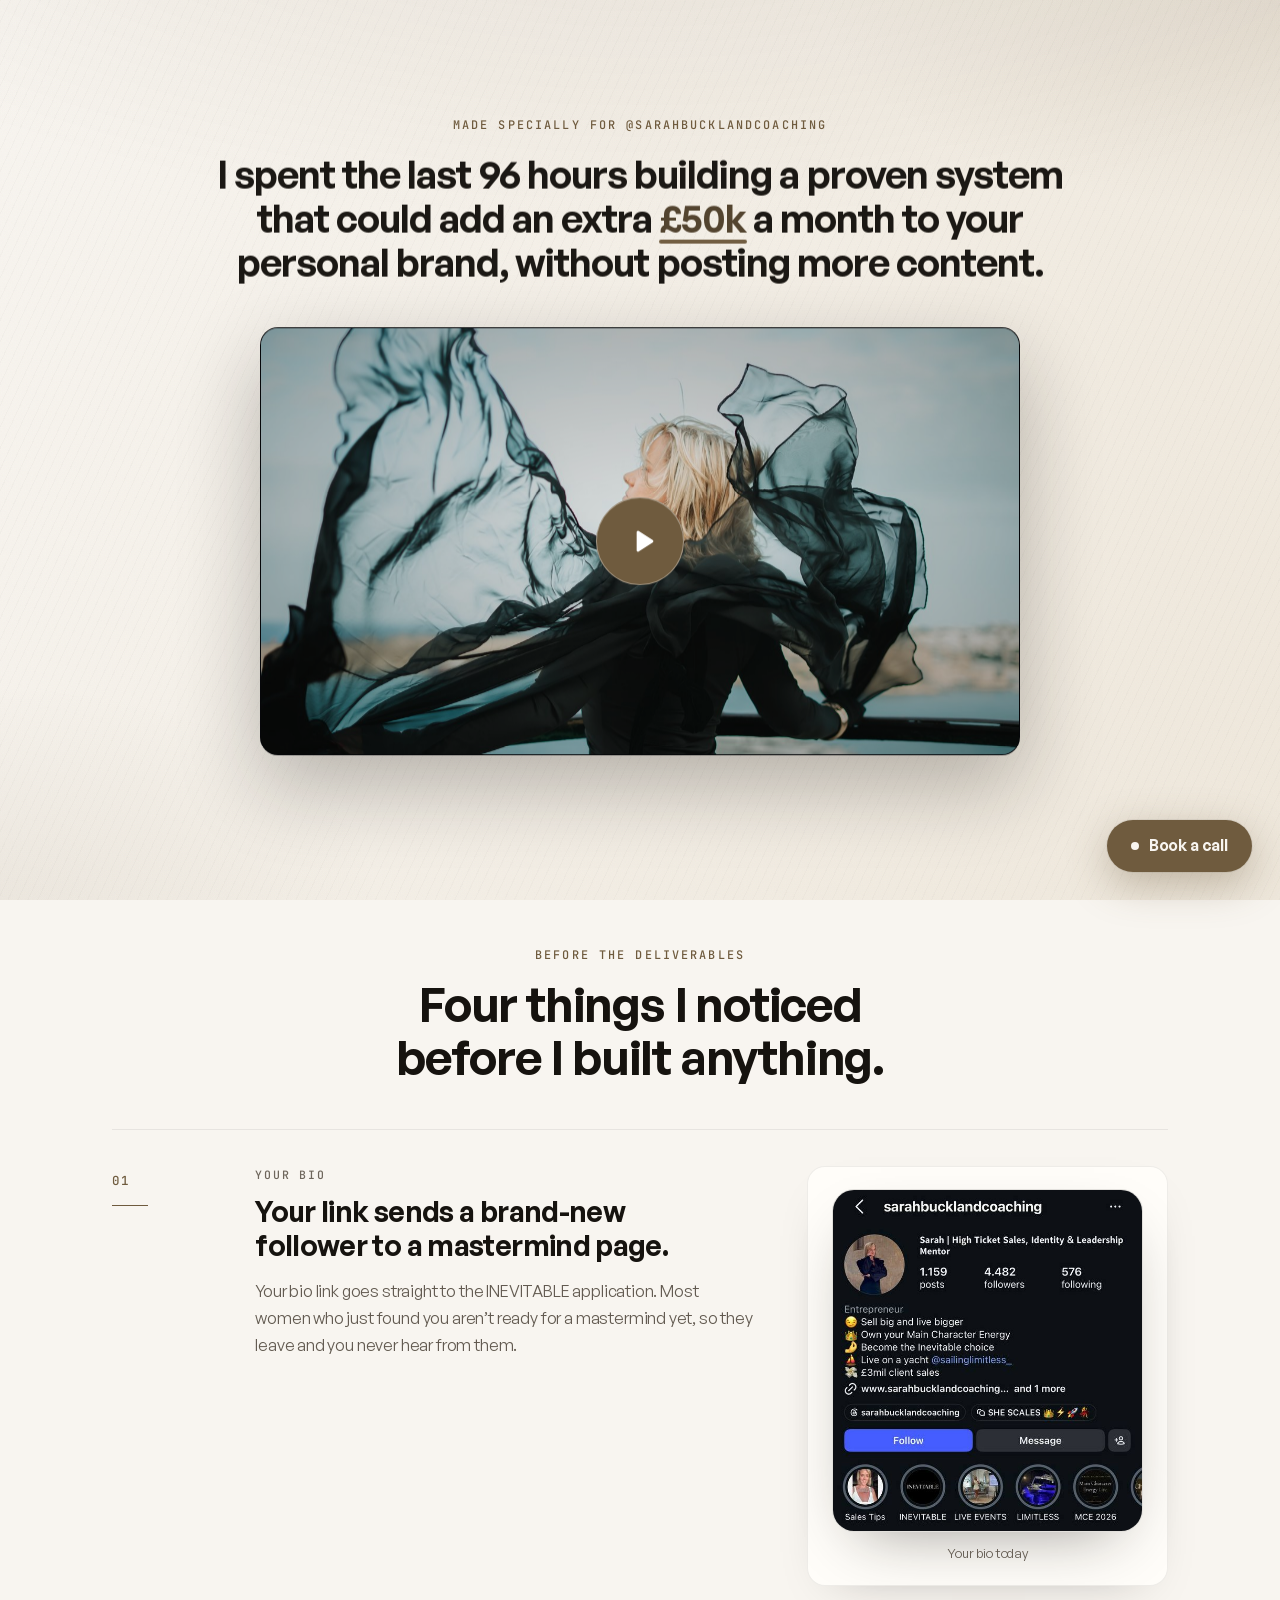
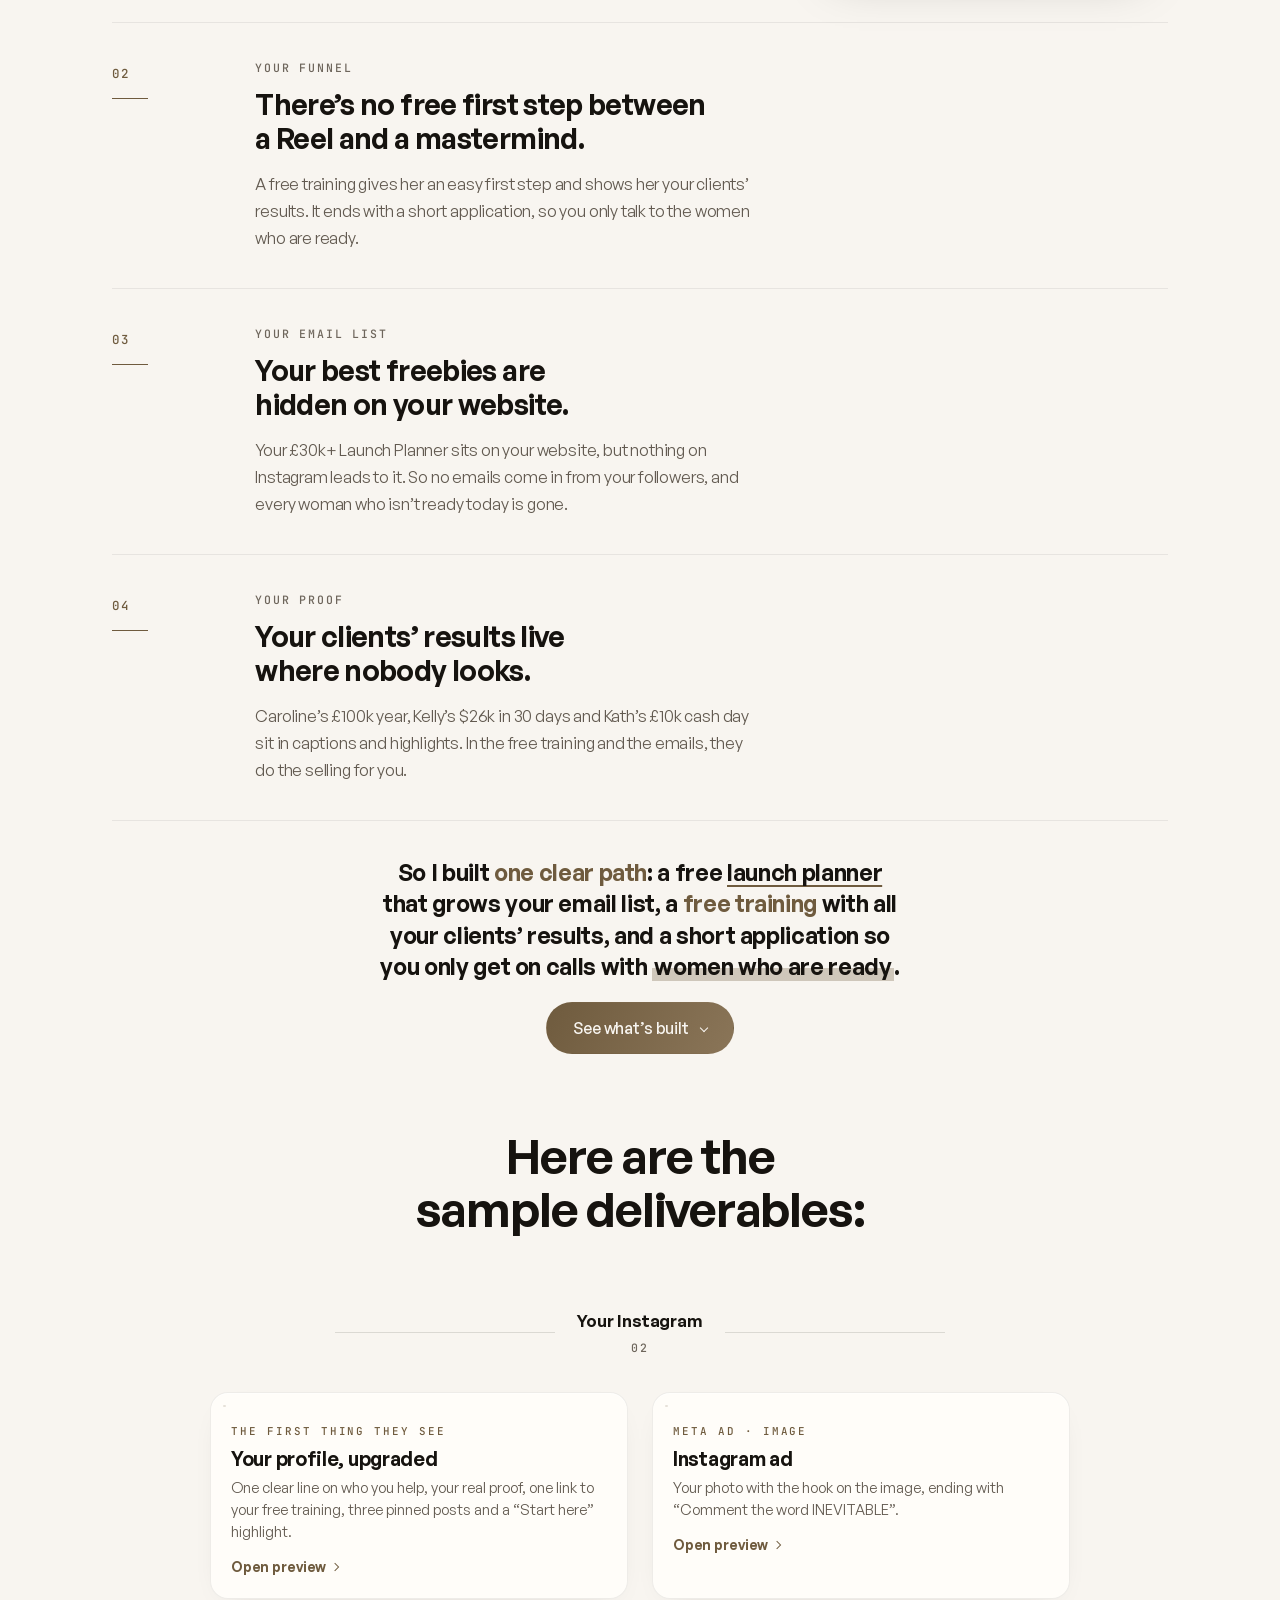
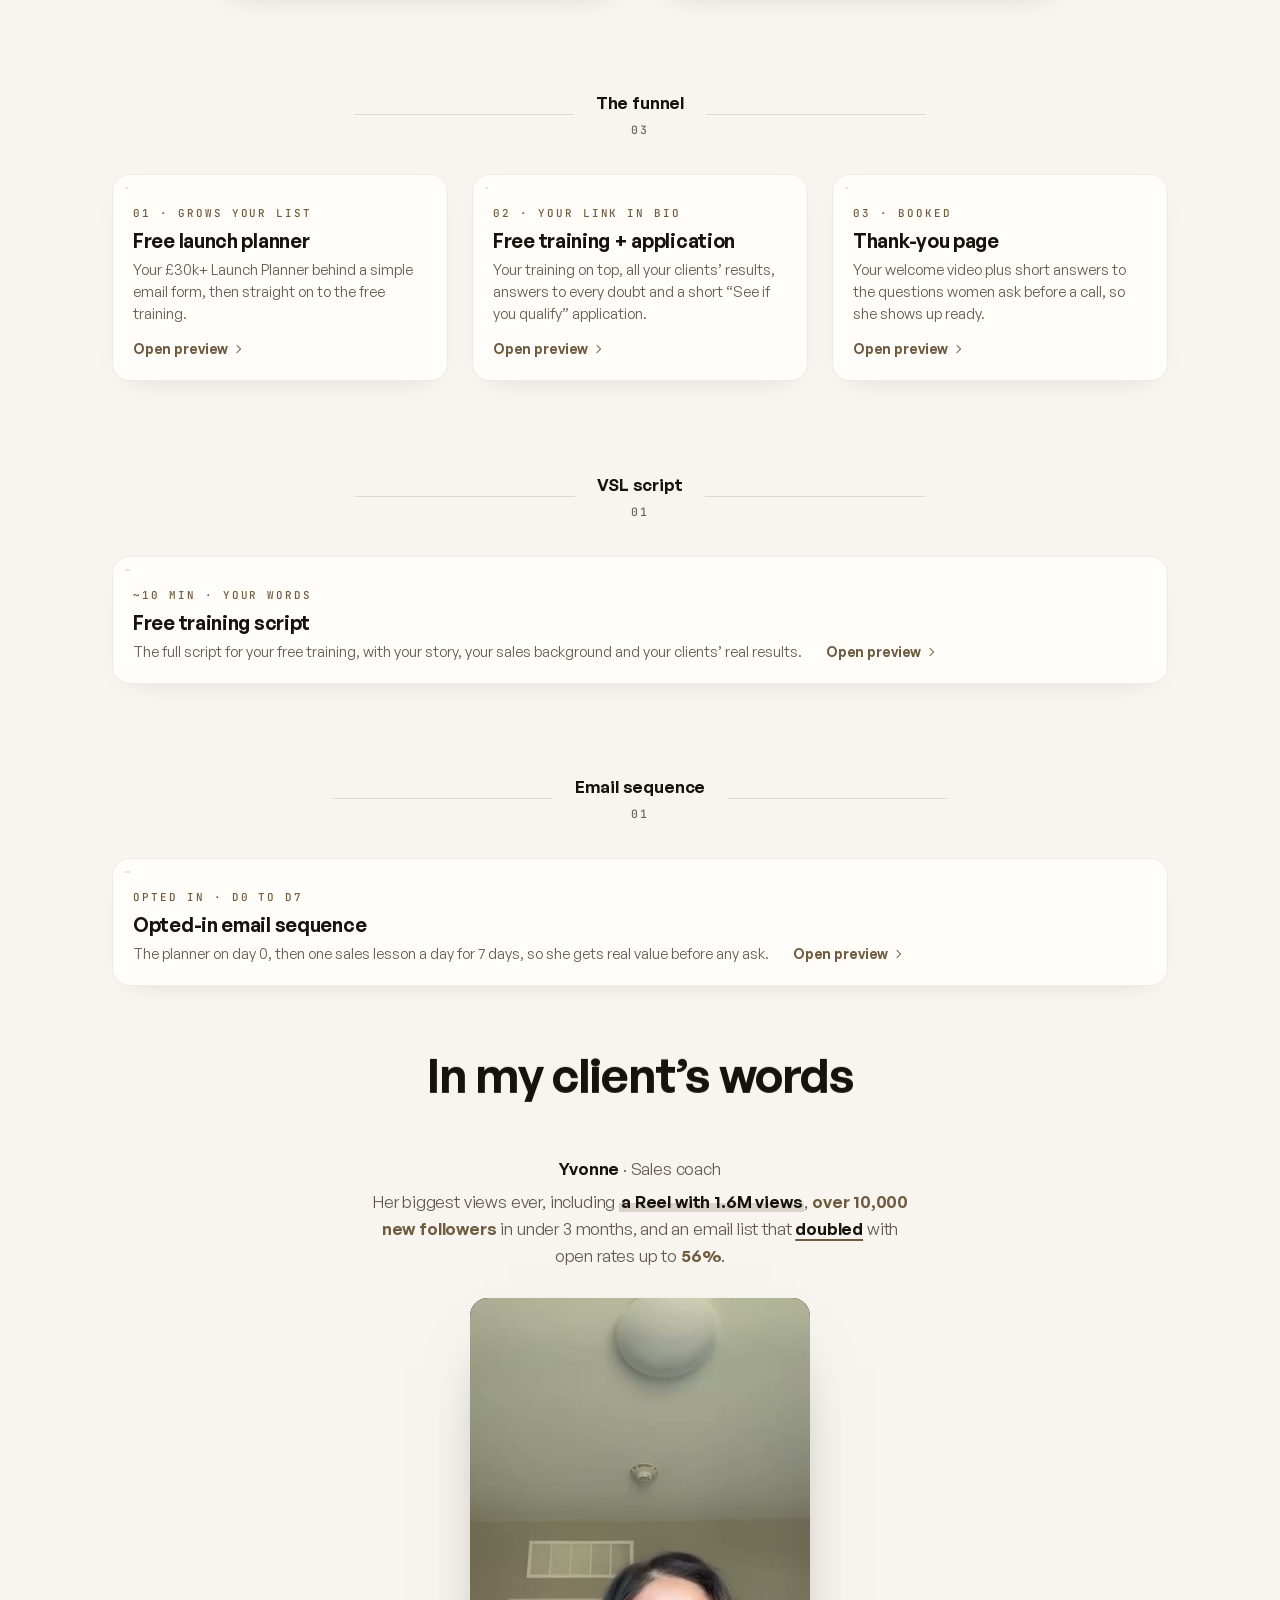
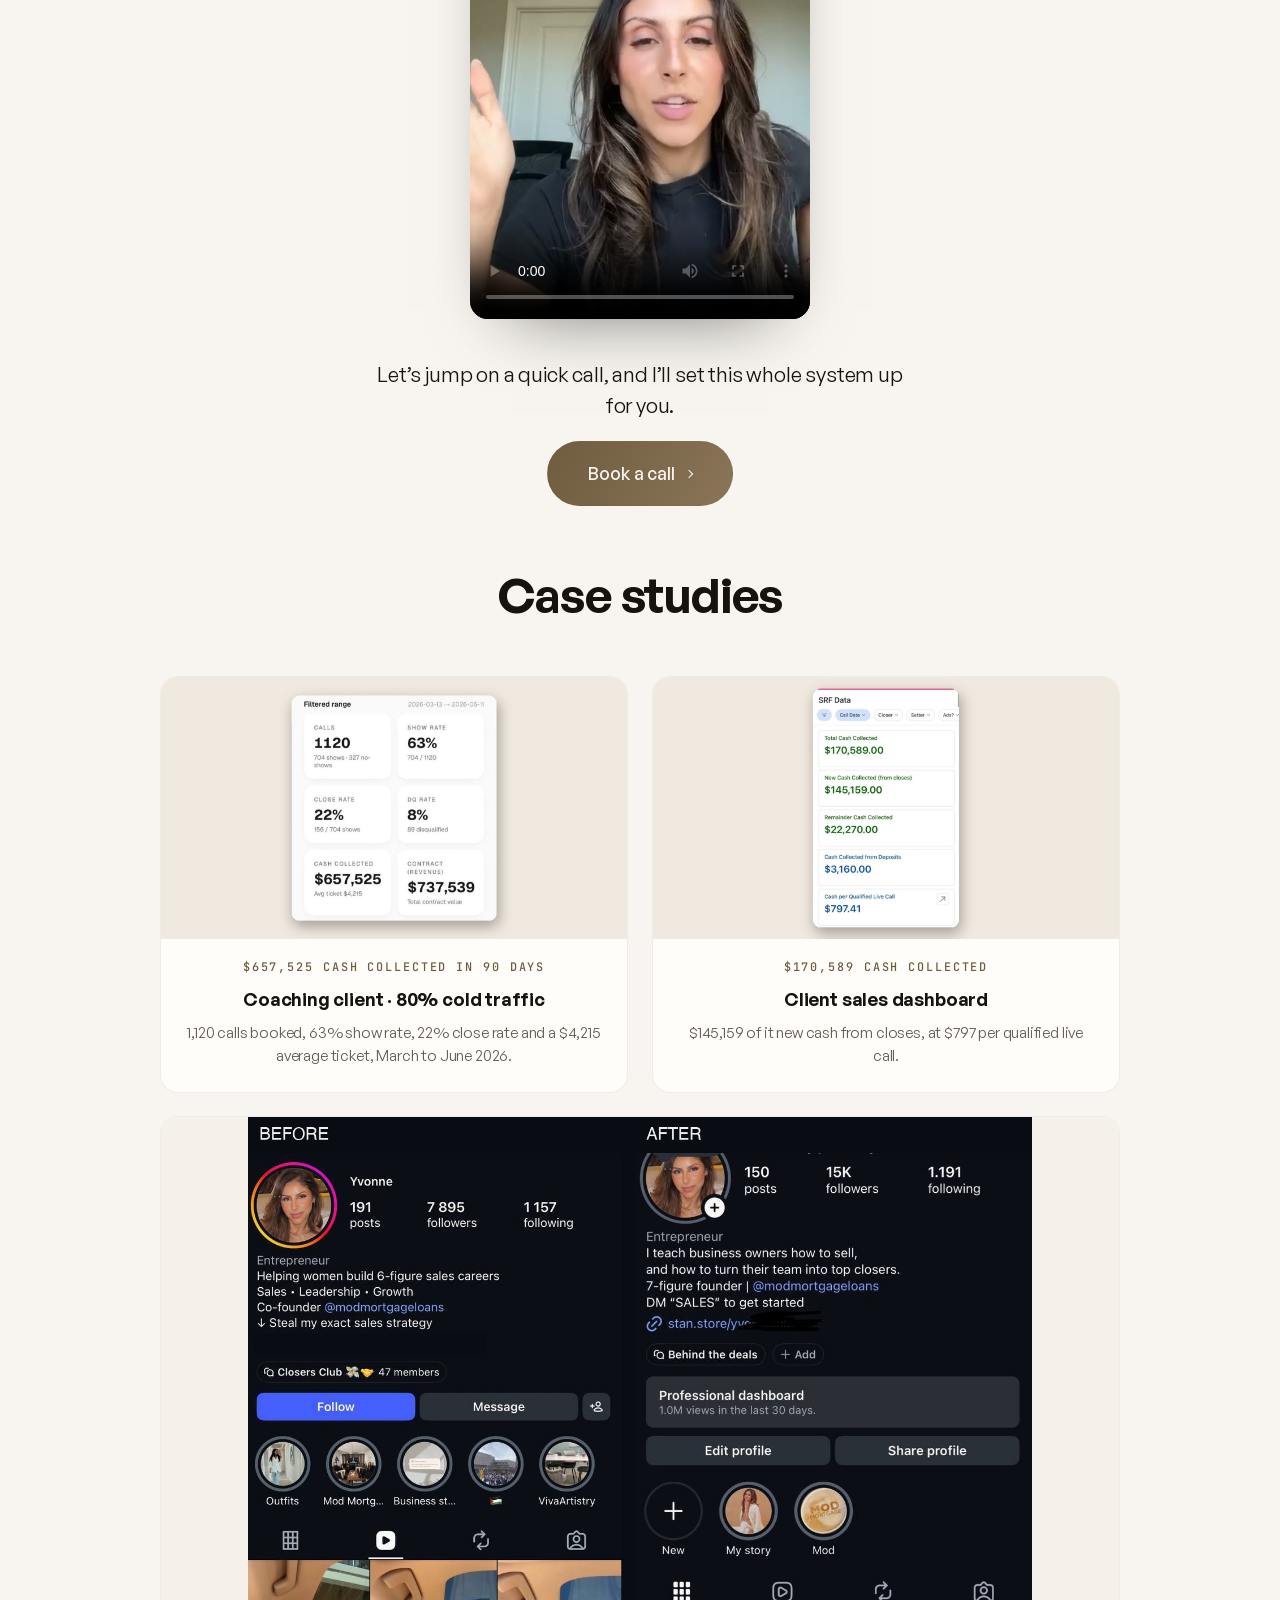
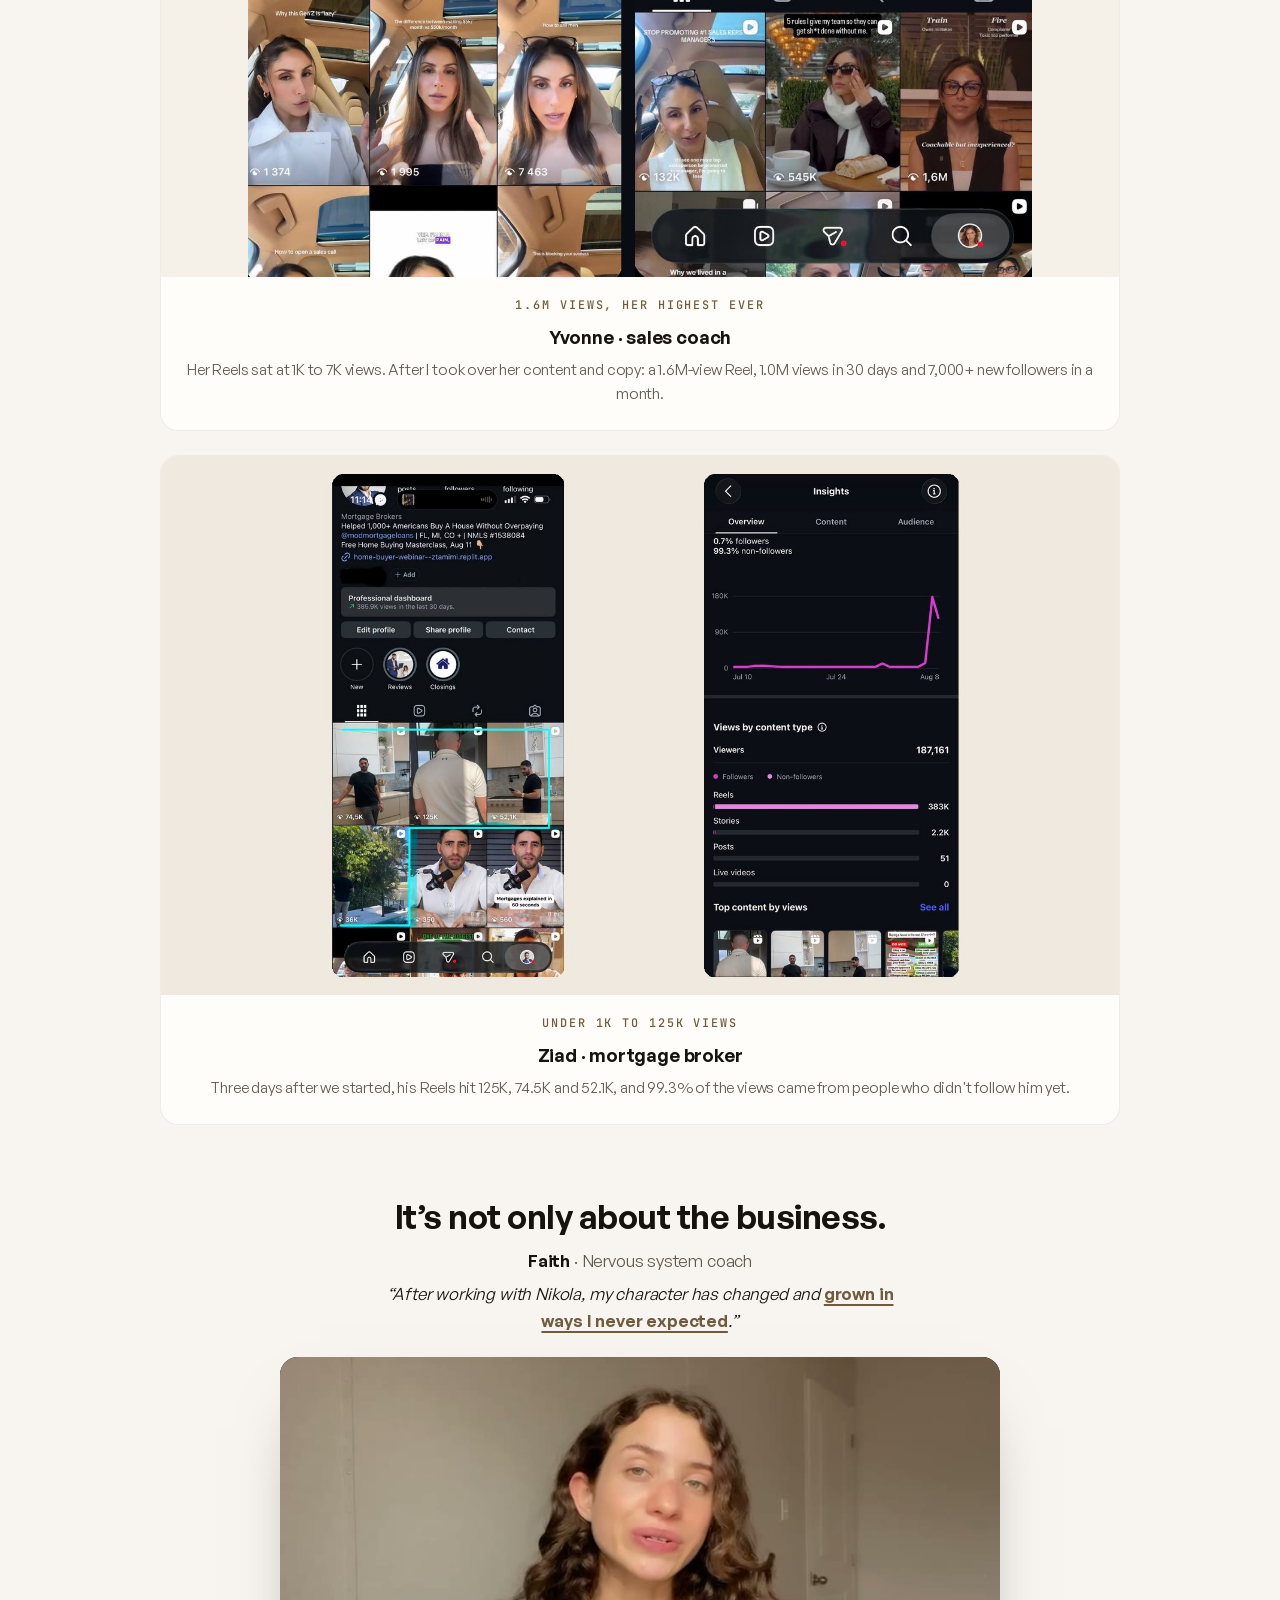
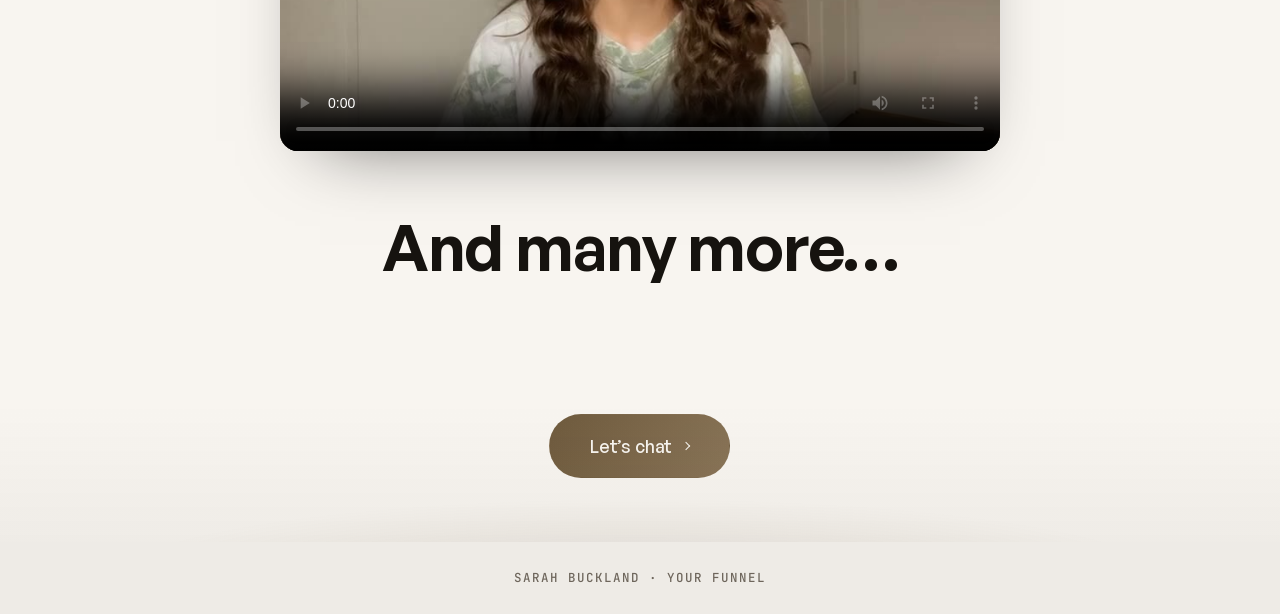
==== index.html @ e1456f19 "Pitch site for Sarah Buckland Co-Authored-By: Claude Opus 5.5 <noreply@anthropic.com>" ====
<!doctype html>
<html lang="en">
<head>
  <meta charset="utf-8" />
  <meta name="viewport" content="width=device-width, initial-scale=1" />
  <title>Sarah Buckland · Your funnel</title>
  <meta name="description" content="Sarah, adding an extra £50k a month to your personal brand" />
  <meta name="robots" content="noindex" />
  <meta property="og:title" content="Sarah, adding an extra £50k a month to your personal brand" />
  <meta property="og:description" content="Sarah, adding an extra £50k a month to your personal brand" />
  <meta property="og:image" content="https://nikola424.github.io/for-sarahbuckland/og.png" />
  <meta property="og:image:width" content="1200" />
  <meta property="og:image:height" content="630" />
  <meta property="og:url" content="https://nikola424.github.io/for-sarahbuckland/" />
  <meta property="og:type" content="website" />
  <meta name="twitter:card" content="summary_large_image" />
  <meta name="twitter:title" content="Sarah, adding an extra £50k a month to your personal brand" />
  <meta name="twitter:image" content="https://nikola424.github.io/for-sarahbuckland/og.png" />
  <!-- Generated per build from the PROSPECT'S logo: node scripts/make_favicon.js {folder} -->
  <link rel="icon" href="assets/img/favicon.png" type="image/png" />
  <link rel="apple-touch-icon" href="assets/img/apple-touch-icon.png" />
  <script>document.documentElement.className += " js";</script>
  <link rel="preconnect" href="https://calendly.com" crossorigin />
  <link rel="preconnect" href="https://assets.calendly.com" crossorigin />
  <link rel="stylesheet" href="assets/vendor/lenis.css" />
  <link rel="stylesheet" href="styles.css?v=2" />
  <script>
    /* ================= SENDER OPTIONS (edit these, nothing else) =================
       heroEmbed   : Loom share URL, Wistia media id/URL, or any iframe src. Empty = native player (assets/video/hero.mp4).
       calendly    : your Calendly event URL. Embedded inline in the "Book a call" section.
       mode        : "funnel" (default, prospect already sells high ticket)
                     | "unaware" (no high-ticket offer yet: shows the designed offer card, swaps the headline, and adds the on-page bridge that walks the creator from "what problem?" to "show me the funnel").
       brand       : optional agency branding. logo (path/URL) and/or name for the top-left lockup; url; footer line.
       caseStudies : optional. [{ youtube: "VIDEO_ID" | image: "path", result: "$48k in 30 days", title: "...", text: "..." }]
    ============================================================================== */
    window.PITCH_CONFIG = {
      heroEmbed: "" /* {{LOOM}} paste the Loom share URL here */,
      calendly: "https://calendly.com/nikola-monetisebetter/discovery",
      mode: (new URLSearchParams(location.search).get("mode") || "funnel"),
      brand: { logo: "", name: "", url: "", footer: "" },
      caseStudies: [
        { image: "assets/img/cases/funnel-90d.jpg", result: "$657,525 cash collected in 90 days", title: "Coaching client · 80% cold traffic", text: "1,120 calls booked, 63% show rate, 22% close rate and a $4,215 average ticket, March to June 2026." },
        { image: "assets/img/cases/cash-dashboard.jpg", result: "$170,589 cash collected", title: "Client sales dashboard", text: "$145,159 of it new cash from closes, at $797 per qualified live call." },
        { wide: true, image: "assets/img/cases/yvonne.jpg", result: "1.6M views, her highest ever", title: "Yvonne · sales coach", text: "Her Reels sat at 1K to 7K views. After I took over her content and copy: a 1.6M-view Reel, 1.0M views in 30 days and 7,000+ new followers in a month." },
        { wide: true, image: "assets/img/cases/ziad.jpg", result: "Under 1K to 125K views", title: "Ziad · mortgage broker", text: "Three days after we started, his Reels hit 125K, 74.5K and 52.1K, and 99.3% of the views came from people who didn't follow him yet." }
      ]
    };
  </script>
<script data-topfix>try{if("scrollRestoration" in history)history.scrollRestoration="manual"}catch(e){}addEventListener("load",function(){if(!location.hash){scrollTo(0,0);setTimeout(function(){scrollTo(0,0)},50)}});</script>
<style>.cal-direct{text-align:center;margin-top:16px;font-size:.9rem;opacity:.75}.cal-direct a{text-decoration:underline}</style>
</head>
<body>
  <main id="top">
    <!-- ============================ HERO ============================ -->
    <section class="hero section" id="hero">
      <div class="agency-bar" id="agency-bar"></div>

      <!-- photo-swarm signature: overlay above the already-visible hero, pointer-events none -->
      <div class="swarm" id="swarm" aria-hidden="true">
        <div class="swarm__ph" style="--ox:-60vw;--oy:-40vh;--ix:-34vw;--iy:-18vh;--r:-8deg;left:50%;top:50%"><img src="assets/img/swarm-1.jpg?v=3" alt="" /></div>
        <div class="swarm__ph" style="--ox:60vw;--oy:-40vh;--ix:30vw;--iy:-18vh;--r:8deg;left:50%;top:50%"><img src="assets/img/swarm-2.jpg?v=3" alt="" /></div>
        <div class="swarm__ph" style="--ox:-70vw;--oy:10vh;--ix:-38vw;--iy:8vh;--r:-5deg;left:50%;top:50%"><img src="assets/img/swarm-3.jpg?v=3" alt="" /></div>
        <div class="swarm__ph" style="--ox:70vw;--oy:10vh;--ix:34vw;--iy:8vh;--r:5deg;left:50%;top:50%"><img src="assets/img/swarm-4.jpg?v=3" alt="" /></div>
        <div class="swarm__ph" style="--ox:-55vw;--oy:60vh;--ix:-26vw;--iy:34vh;--r:-6deg;left:50%;top:50%"><img src="assets/img/swarm-5.jpg?v=3" alt="" /></div>
        <div class="swarm__ph" style="--ox:55vw;--oy:60vh;--ix:22vw;--iy:34vh;--r:6deg;left:50%;top:50%"><img src="assets/img/swarm-6.jpg?v=3" alt="" /></div>
      </div>

      <div class="hero__inner container">
        <p class="eyebrow reveal">Made specially for @sarahbucklandcoaching</p>
        <h1 class="hero__title reveal" data-mode="funnel">I spent the last 96 hours building a proven system that could add an extra <span class="mark">&pound;50k</span> a month to your personal brand, without posting more content.</h1>

        <!-- Hero video: Loom / Wistia embed when PITCH_CONFIG.heroEmbed is set, else the native player -->
        <div class="hplayer reveal">
          <div class="hplayer__stage" id="hp-stage" data-state="idle">
            <video class="hplayer__video" id="hp-video" playsinline preload="metadata" muted
                   poster="assets/img/hero-poster.jpg?v=3">
              <source src="assets/video/hero.mp4" type="video/mp4" />
              <track id="hp-track" kind="captions" src="assets/video/hero.vtt" srclang="en" label="English" />
            </video>

            <span class="hplayer__scrim" aria-hidden="true"></span>

            <button class="hplayer__big" id="hp-big" type="button" aria-label="Play video">
              <span class="hplayer__big-glow" aria-hidden="true"></span>
              <svg viewBox="0 0 24 24" aria-hidden="true"><path d="M8 5.14v13.72a1 1 0 0 0 1.53.85l10.5-6.86a1 1 0 0 0 0-1.7L9.53 4.3A1 1 0 0 0 8 5.14z"/></svg>
            </button>

            <div class="hplayer__cc" id="hp-cc-text" aria-live="polite"></div>

            <div class="hplayer__bar" id="hp-bar">
              <button class="hp-btn hp-btn--pp" id="hp-play" type="button" aria-label="Play / pause">
                <svg class="hp-i-pause" viewBox="0 0 24 24" aria-hidden="true"><rect x="6" y="5" width="4" height="14" rx="1.2"/><rect x="14" y="5" width="4" height="14" rx="1.2"/></svg>
                <svg class="hp-i-play" viewBox="0 0 24 24" aria-hidden="true"><path d="M8 5.14v13.72a1 1 0 0 0 1.53.85l10.5-6.86a1 1 0 0 0 0-1.7L9.53 4.3A1 1 0 0 0 8 5.14z"/></svg>
              </button>
              <span class="hp-time" id="hp-cur">0:00</span>
              <div class="hp-scrub" id="hp-scrub" role="slider" aria-label="Seek" aria-valuemin="0" aria-valuemax="100" aria-valuenow="0" tabindex="0">
                <div class="hp-scrub__track"><div class="hp-scrub__buf" id="hp-buf"></div><div class="hp-scrub__fill" id="hp-fill"></div></div>
                <div class="hp-scrub__knob" id="hp-knob"></div>
              </div>
              <span class="hp-time hp-time--dur" id="hp-dur">0:00</span>
              <div class="hp-speed">
                <button class="hp-btn hp-btn--speed" id="hp-speed-btn" type="button" aria-label="Playback speed">1.5&times;</button>
                <div class="hp-speed__menu" id="hp-speed-menu" role="menu">
                  <button data-rate="1" type="button" role="menuitem">1&times;</button>
                  <button data-rate="1.25" type="button" role="menuitem">1.25&times;</button>
                  <button data-rate="1.5" class="is-on" type="button" role="menuitem">1.5&times;</button>
                  <button data-rate="2" type="button" role="menuitem">2&times;</button>
                </div>
              </div>
              <button class="hp-btn hp-btn--mute" id="hp-mute" type="button" aria-label="Unmute" aria-pressed="false">
                <svg class="hp-i-muted" viewBox="0 0 24 24" aria-hidden="true"><path d="M4 9v6h4l5 4V5L8 9H4z"/><path d="M17 9.5l4.5 5M21.5 9.5l-4.5 5"/></svg>
                <svg class="hp-i-sound" viewBox="0 0 24 24" aria-hidden="true"><path d="M4 9v6h4l5 4V5L8 9H4z"/><path d="M16.5 8.5a5 5 0 0 1 0 7M19 6a9 9 0 0 1 0 12"/></svg>
              </button>
              <button class="hp-btn hp-btn--full" id="hp-full" type="button" aria-label="Fullscreen">
                <svg viewBox="0 0 24 24" aria-hidden="true"><path d="M8 4H4v4M16 4h4v4M8 20H4v-4M16 20h4v-4"/></svg>
              </button>
            </div>
          </div>
        </div>

        <div class="hero__actions reveal">
          <a class="btn btn--ghost" href="#bridge" data-mode="funnel">Start here <span class="arrow-down" aria-hidden="true"></span></a>
        </div>
      </div>
    </section>

    


    <!-- ====================== AUDIT / BRIDGE (first thing after the hero, every pitch) ====================== -->
    <section class="section bridge" id="bridge">
      <div class="container">
        <div class="bridge__head">
          <p class="eyebrow reveal">Before the deliverables</p>
          <h2 class="section__title bridge__title reveal">Four things I noticed<br />before I built anything.</h2>
        </div>

        <article class="beat reveal">
          <div class="beat__num"><span class="beat__idx">01</span><span class="beat__rule"></span></div>
          <div class="beat__copy">
            <p class="beat__kicker">Your bio</p>
            <h3 class="beat__title">Your link sends a brand-new follower to a mastermind page.</h3>
            <p class="beat__text">Your bio link goes straight to the INEVITABLE application. Most women who just found you aren&rsquo;t ready for a mastermind yet, so they leave and you never hear from them.</p>
          </div>
          <div class="beat__aside">
            <figure class="shot shot--wide"><img src="assets/img/her-profile.jpg?v=2" alt="Sarah&rsquo;s Instagram bio" loading="lazy" /><figcaption>Your bio today</figcaption></figure>
          </div>
        </article>

        <article class="beat reveal">
          <div class="beat__num"><span class="beat__idx">02</span><span class="beat__rule"></span></div>
          <div class="beat__copy">
            <p class="beat__kicker">Your funnel</p>
            <h3 class="beat__title">There&rsquo;s no free first step between a Reel and a mastermind.</h3>
            <p class="beat__text">A free training gives her an easy first step and shows her your clients&rsquo; results. It ends with a short application, so you only talk to the women who are ready.</p>
          </div>
        </article>

        <article class="beat reveal">
          <div class="beat__num"><span class="beat__idx">03</span><span class="beat__rule"></span></div>
          <div class="beat__copy">
            <p class="beat__kicker">Your email list</p>
            <h3 class="beat__title">Your best freebies are hidden on your website.</h3>
            <p class="beat__text">Your &pound;30k+ Launch Planner sits on your website, but nothing on Instagram leads to it. So no emails come in from your followers, and every woman who isn&rsquo;t ready today is gone.</p>
          </div>
        </article>

        <article class="beat reveal">
          <div class="beat__num"><span class="beat__idx">04</span><span class="beat__rule"></span></div>
          <div class="beat__copy">
            <p class="beat__kicker">Your proof</p>
            <h3 class="beat__title">Your clients&rsquo; results live where nobody looks.</h3>
            <p class="beat__text">Caroline&rsquo;s &pound;100k year, Kelly&rsquo;s $26k in 30 days and Kath&rsquo;s &pound;10k cash day sit in captions and highlights. In the free training and the emails, they do the selling for you.</p>
          </div>
        </article>

        <div class="bridge__close reveal">
          <p class="bridge__closing">So I built <span class="hl">one clear path</span>: a free <u class="ul">launch planner</u> that grows your email list, a <span class="hl">free training</span> with all your clients&rsquo; results, and a short application so you only get on calls with <span class="hl-bg">women who are ready</span>.</p>
          <a class="btn btn--primary" href="#deliverables">See what&rsquo;s built <span class="arrow-down" aria-hidden="true"></span></a>
        </div>
      </div>
    </section>

    <!-- ======================= DELIVERABLES ======================== -->
    <section class="section deliverables" id="deliverables">
      <div class="container">
        <h2 class="section__title deliverables__title reveal" data-mode="funnel">Here are the<br />sample deliverables:</h2>

        <div class="group">
          <div class="group__head reveal">
            <span class="group__rule"></span>
            <span class="group__meta"><span class="group__label">Your Instagram</span><span class="group__count">02</span></span>
            <span class="group__rule"></span>
          </div>
          <div class="grid grid--2">
            <button class="pcard reveal" data-title="Your profile, upgraded" data-embed="ig-profile/?v=s1">
              <span class="thumb"><span class="thumb__bar"><i></i><i></i><i></i><span class="thumb__url">today vs upgraded</span></span><img class="thumb__img" src="assets/img/igprofile-preview.jpg?v=s1" alt="Your profile, upgraded preview" loading="lazy" /></span>
              <span class="pcard__body"><span><span class="pcard__kicker">The first thing they see</span><span class="pcard__title">Your profile, upgraded</span><span class="pcard__desc">One clear line on who you help, your real proof, one link to your free training, three pinned posts and a &ldquo;Start here&rdquo; highlight.</span></span><span class="pcard__link">Open preview <span class="arrow" aria-hidden="true"></span></span></span>
            </button>
            <button class="pcard reveal" data-title="Instagram ad" data-embed="static-ad/?v=s1" data-noanim>
              <span class="thumb"><span class="thumb__bar"><i></i><i></i><i></i><span class="thumb__url">instagram.com/sarahbucklandcoaching</span></span><img class="thumb__img" src="assets/img/static-ad-preview.jpg?v=s1" alt="Instagram ad preview" loading="lazy" /></span>
              <span class="pcard__body"><span><span class="pcard__kicker">Meta ad &middot; Image</span><span class="pcard__title">Instagram ad</span><span class="pcard__desc">Your photo with the hook on the image, ending with &ldquo;Comment the word INEVITABLE&rdquo;.</span></span><span class="pcard__link">Open preview <span class="arrow" aria-hidden="true"></span></span></span>
            </button>
          </div>
        </div>
        <div class="group">
          <div class="group__head reveal">
            <span class="group__rule"></span>
            <span class="group__meta"><span class="group__label">The funnel</span><span class="group__count">03</span></span>
            <span class="group__rule"></span>
          </div>
          <div class="grid grid--3">
            <button class="pcard reveal" data-title="Free launch planner" data-embed="freebie/?v=s1">
              <span class="thumb"><span class="thumb__bar"><i></i><i></i><i></i><span class="thumb__url">your freebie</span></span><img class="thumb__img" src="assets/img/freebie-preview.jpg?v=s1" alt="Free launch planner preview" loading="lazy" /></span>
              <span class="pcard__body"><span><span class="pcard__kicker">01 &middot; Grows your list</span><span class="pcard__title">Free launch planner</span><span class="pcard__desc">Your &pound;30k+ Launch Planner behind a simple email form, then straight on to the free training.</span></span><span class="pcard__link">Open preview <span class="arrow" aria-hidden="true"></span></span></span>
            </button>
            <button class="pcard reveal" data-title="Free training + application" data-embed="vsl/?v=s1">
              <span class="thumb"><span class="thumb__bar"><i></i><i></i><i></i><span class="thumb__url">your link in bio</span></span><img class="thumb__img" src="assets/img/video-preview.jpg?v=s1" alt="Free training + application preview" loading="lazy" /></span>
              <span class="pcard__body"><span><span class="pcard__kicker">02 &middot; Your link in bio</span><span class="pcard__title">Free training + application</span><span class="pcard__desc">Your training on top, all your clients&rsquo; results, answers to every doubt and a short &ldquo;See if you qualify&rdquo; application.</span></span><span class="pcard__link">Open preview <span class="arrow" aria-hidden="true"></span></span></span>
            </button>
            <button class="pcard reveal" data-title="Thank-you page" data-embed="thank-you/?v=s1">
              <span class="thumb"><span class="thumb__bar"><i></i><i></i><i></i><span class="thumb__url">booked</span></span><img class="thumb__img" src="assets/img/thankyou-preview.jpg?v=s1" alt="Thank-you page preview" loading="lazy" /></span>
              <span class="pcard__body"><span><span class="pcard__kicker">03 &middot; Booked</span><span class="pcard__title">Thank-you page</span><span class="pcard__desc">Your welcome video plus short answers to the questions women ask before a call, so she shows up ready.</span></span><span class="pcard__link">Open preview <span class="arrow" aria-hidden="true"></span></span></span>
            </button>
          </div>
        </div>
        <div class="group">
          <div class="group__head reveal">
            <span class="group__rule"></span>
            <span class="group__meta"><span class="group__label">VSL script</span><span class="group__count">01</span></span>
            <span class="group__rule"></span>
          </div>
          <div class="grid grid--1">
            <button class="pcard pcard--wide reveal" data-title="Free training script" data-embed="vsl-script/?v=s1">
              <span class="thumb thumb--wide"><span class="thumb__bar"><i></i><i></i><i></i><span class="thumb__url">script &middot; spoken words</span></span><img class="thumb__img" src="assets/img/vslscript-preview.jpg?v=s1" alt="Free training script preview" loading="lazy" /></span>
              <span class="pcard__body"><span><span class="pcard__kicker">~10 min &middot; your words</span><span class="pcard__title">Free training script</span><span class="pcard__desc">The full script for your free training, with your story, your sales background and your clients&rsquo; real results.</span></span><span class="pcard__link">Open preview <span class="arrow" aria-hidden="true"></span></span></span>
            </button>
          </div>
        </div>
        <div class="group">
          <div class="group__head reveal">
            <span class="group__rule"></span>
            <span class="group__meta"><span class="group__label">Email sequence</span><span class="group__count">01</span></span>
            <span class="group__rule"></span>
          </div>
          <div class="grid grid--1">
            <button class="pcard pcard--wide reveal" data-title="Opted-in email sequence" data-embed="opted-in/?v=s1">
              <span class="thumb thumb--wide"><span class="thumb__bar"><i></i><i></i><i></i><span class="thumb__url">sequence &middot; 8 emails</span></span><img class="thumb__img" src="assets/img/optedin-preview.jpg?v=s1" alt="Opted-in email sequence preview" loading="lazy" /></span>
              <span class="pcard__body"><span><span class="pcard__kicker">Opted in &middot; D0 to D7</span><span class="pcard__title">Opted-in email sequence</span><span class="pcard__desc">The planner on day 0, then one sales lesson a day for 7 days, so she gets real value before any ask.</span></span><span class="pcard__link">Open preview <span class="arrow" aria-hidden="true"></span></span></span>
            </button>
          </div>
        </div>
      </div>
    </section>

    <!-- ========================= CASE STUDIES (optional) ========================= -->

    <!-- ========================= CLIENT TESTIMONIAL ========================= -->
    <section class="section testimonial" id="testimonial">
      <div class="container">
        <h2 class="section__title case-studies__title reveal">In my client&rsquo;s words</h2>
        <div class="vt-head reveal">
          <p class="vt-who"><b>Yvonne</b> &middot; Sales coach</p>
          <p class="vt-desc">Her biggest views ever, including <span class="hl-bg">a Reel with 1.6M views</span>, <span class="hl">over 10,000 new followers</span> in under 3 months, and an email list that <u class="ul">doubled</u> with open rates up to <span class="hl">56%</span>.</p>
        </div>
        <figure class="vt reveal">
          <video controls playsinline preload="metadata" poster="assets/img/testimonial-poster.jpg" src="assets/video/testimonial.mp4"></video>
        </figure>
        <div class="vt-cta reveal"><p class="vt-cta__line">Let&rsquo;s jump on a quick call, and I&rsquo;ll set this whole system up for you.</p><a class="btn btn--primary" href="https://calendly.com/nikola-monetisebetter/discovery" target="_blank" rel="noopener">Book a call <span class="arrow" aria-hidden="true"></span></a></div>
      </div>
      <style>
        .vt-cta { display: flex; flex-direction: column; align-items: center; gap: 20px; margin-top: 40px; text-align: center; }
        .vt-cta__line { margin: 0; max-width: 46ch; font-size: clamp(1.1rem, 2.2vw, 1.3rem); line-height: 1.5; color: var(--text); }
        .vt-cta .btn { font-size: 1.1rem; padding: 18px 40px; }
        .testimonial { padding-top: 0; }
        .vt-head { max-width: 760px; margin: 0 auto 28px; text-align: center; display: grid; gap: 8px; }
        .vt-who { margin: 0; font-size: 1.05rem; color: var(--text-2); }
        .vt-who b { color: var(--text); }
        .vt-desc { margin: 0 auto; max-width: 54ch; font-size: 1.05rem; line-height: 1.6; color: var(--text-2); }
        .vt-desc .hl, .vt-desc .hl-bg, .vt-desc .ul { font-weight: 700; color: var(--text); }
        .vt-desc .hl { color: var(--accent); }
        .vt-desc .hl-bg { background: linear-gradient(transparent 55%, color-mix(in srgb, var(--accent) 22%, transparent) 55%); padding: 0 2px; }
        .vt-desc .ul { text-decoration: underline; text-decoration-color: var(--accent); text-decoration-thickness: 2px; text-underline-offset: 4px; }
        .vt { max-width: 340px; margin: 0 auto; display: grid; gap: 16px; }
        .vt video { width: 100%; aspect-ratio: 464 / 848; border-radius: var(--radius); background: #000; display: block; box-shadow: 0 30px 70px -40px rgba(0,0,0,.6); }
        .vt figcaption { text-align: center; font-size: 1rem; line-height: 1.55; color: var(--text-2); }
      </style>
    </section>

    <!-- ============================ BOOK A CALL ============================ -->

    <section class="section case-studies" id="case-studies">
      <div class="container">
        <h2 class="section__title case-studies__title reveal">Case studies</h2>
        <div class="cs-grid"></div>
        <div class="faith reveal">
          <p class="faith-k">It&rsquo;s not only about the business.</p>
          <p class="faith-who"><b>Faith</b> &middot; Nervous system coach</p>
          <p class="faith-desc">&ldquo;After working with Nikola, my character has changed and <span class="fu fu--b">grown in ways I never expected</span>.&rdquo;</p>
          <video controls playsinline preload="metadata" poster="assets/img/faith-poster.jpg" src="assets/video/faith.mp4"></video>
        </div>
        <style>
          .faith { max-width: 720px; margin: clamp(48px, 8vh, 80px) auto 0; text-align: center; display: grid; gap: 8px; }
          .faith-k { margin: 0 0 4px; font-family: var(--display); font-weight: 700; font-size: clamp(1.5rem, 3.5vw, 2.1rem); letter-spacing: -0.015em; line-height: 1.15; color: var(--text); }
          .faith-who { margin: 0; font-size: 1.05rem; color: var(--text-2); }
          .faith-who b { color: var(--text); }
          .faith-desc { margin: 0 auto 14px; max-width: 54ch; font-size: 1.05rem; line-height: 1.6; color: var(--text-2); }
          .faith-desc { font-style: italic; color: var(--text); }
          .faith .fu { text-decoration: underline; text-decoration-color: var(--accent); text-decoration-thickness: 3px; text-underline-offset: 6px; }
          .faith .fu--b { font-weight: 700; font-style: normal; color: var(--accent); text-decoration-thickness: 2px; text-underline-offset: 4px; }
          .faith video { width: 100%; aspect-ratio: 848 / 464; border-radius: var(--radius); background: #000; display: block; box-shadow: 0 30px 70px -40px rgba(0,0,0,.6); }
        </style>
        <p class="cs-more reveal">And many more&hellip;</p>
        <style>.cs-more { margin: clamp(40px, 7vh, 72px) 0 0; text-align: center; font-family: var(--display); font-weight: 700; font-size: clamp(2.2rem, 6vw, 4rem); letter-spacing: -0.02em; line-height: 1.05; color: var(--text); }</style>
      </div>
    </section>

    <section class="section cta" id="cta">
      <div class="container cta__wrap">
        <a class="btn btn--primary cta__btn reveal" href="https://calendly.com/nikola-monetisebetter/discovery" target="_blank" rel="noopener">Let&rsquo;s chat <span class="arrow" aria-hidden="true"></span></a>
        <style>.cta__btn { margin-top: 8px; font-size: 1.1rem; padding: 18px 40px; }</style>
      </div>
    </section>
  </main>

  <!-- ========================== STICKY CTA ======================== -->
  <a class="stickycta" id="sticky-cta" href="https://calendly.com/nikola-monetisebetter/discovery" target="_blank" rel="noopener">
    <span class="stickycta__dot" aria-hidden="true"></span>
    <span class="stickycta__label">Book a call</span>
  </a>

  <!-- ============================ FOOTER ========================== -->
  <footer class="footer">
    <div class="container footer__inner">
      <span class="footer__note" id="footer-note">Sarah Buckland · Your funnel</span>
    </div>
  </footer>

  <!-- ============================ LIGHTBOX ======================== -->
  <div class="lightbox" id="lightbox" aria-hidden="true" role="dialog" aria-modal="true" aria-label="Deliverable preview">
    <button class="lightbox__close" id="lightbox-close" aria-label="Close preview">&times;</button>
    <div class="lightbox__inner">
      <div class="lightbox__stage" id="lightbox-stage"></div>
      <p class="lightbox__title" id="lightbox-title"></p>
    </div>
  </div>

  <script>
    // mode switch (funnel | unaware): an element shows when its data-mode list contains the mode
    (function () {
      var m = (window.PITCH_CONFIG && window.PITCH_CONFIG.mode) || "funnel";
      document.querySelectorAll("[data-mode]").forEach(function (el) { el.hidden = el.getAttribute("data-mode").split(/\s+/).indexOf(m) === -1; });
    })();
  </script>
  <script src="assets/vendor/lenis.min.js"></script>
  <script src="assets/vendor/gsap.min.js"></script>
  <script src="assets/vendor/ScrollTrigger.min.js"></script>
  <script src="main.js"></script>
</body>
</html>
---- assets/vendor/lenis.css ----
html.lenis,html.lenis body{height:auto}.lenis.lenis-smooth{scroll-behavior:auto!important}.lenis.lenis-smooth [data-lenis-prevent]{overscroll-behavior:contain}.lenis.lenis-stopped{overflow:hidden}.lenis.lenis-smooth iframe{pointer-events:none}
---- styles.css ----
/* =========================================================================
   Emmaline Fawcett · pitch site (system A, Nikola wrapper)
   Light, quiet luxury: warm ivory paper, ink, one deep bordeaux (her
   green-suit portrait). General Sans + JetBrains Mono eyebrows.
   ========================================================================= */

@font-face { font-family: "General Sans"; src: url("assets/fonts/general-sans-400.woff2") format("woff2"); font-weight: 400; font-style: normal; font-display: swap; }
@font-face { font-family: "General Sans"; src: url("assets/fonts/general-sans-500.woff2") format("woff2"); font-weight: 500; font-style: normal; font-display: swap; }
@font-face { font-family: "General Sans"; src: url("assets/fonts/general-sans-600.woff2") format("woff2"); font-weight: 600 700; font-style: normal; font-display: swap; }
@font-face { font-family: "JetBrains Mono"; src: url("assets/fonts/jbmono-500.woff2") format("woff2"); font-weight: 400 600; font-style: normal; font-display: swap; }

:root {
  --bg: #f8f5f0;
  --bg-2: #efe8dc;
  --surface: #fffdf9;
  --surface-2: #f6f1e8;
  --line: rgba(22, 19, 15, 0.12);
  --line-soft: rgba(22, 19, 15, 0.07);

  --text: #16130f;
  --text-2: #625a50;
  --text-3: #6e665c;

  --accent: #6f5b3e;
  --accent-2: #8a7558;
  --accent-deep: #4f402b;
  --accent-ink: #f8f5f0;
  --accent-soft: rgba(111, 91, 62, 0.10);

  --font: "General Sans", -apple-system, BlinkMacSystemFont, "SF Pro Display", "Segoe UI", Roboto, Helvetica, Arial, sans-serif;
  --display: "General Sans", -apple-system, BlinkMacSystemFont, sans-serif;
  --mono: "JetBrains Mono", ui-monospace, SFMono-Regular, Menlo, monospace;

  --container: 1120px;
  --gutter: clamp(20px, 5vw, 32px);
  --section-y: clamp(48px, 7vh, 84px);
  --radius: 18px;
  --ease: cubic-bezier(0.16, 1, 0.3, 1);
}

/* --------------------------------- Base --------------------------------- */
[hidden] { display: none !important; } /* mode-switched elements must stay hidden even when a component sets display */
* { box-sizing: border-box; }
html { background: var(--bg); -webkit-text-size-adjust: 100%; overflow-y: scroll; }
/* page canvas: light corner tech-frame accents + brushed diagonal streaks (gradients.md #10 + #9) */
body::before { content: ""; position: fixed; inset: 0; z-index: -2; pointer-events: none;
  background:
    radial-gradient(60% 40% at 100% 0%, rgba(111, 91, 62, 0.10), transparent 60%),
    radial-gradient(50% 40% at 0% 100%, rgba(111, 91, 62, 0.07), transparent 60%),
    repeating-linear-gradient(115deg, rgba(22, 19, 15, 0.018) 0 1px, transparent 1px 9px),
    linear-gradient(115deg, var(--bg), var(--bg-2)); }
body::after { content: ""; position: fixed; inset: 0; z-index: -1; pointer-events: none; opacity: 0.035;
  background-image: url("data:image/svg+xml,%3Csvg xmlns='http://www.w3.org/2000/svg' width='140' height='140'%3E%3Cfilter id='n'%3E%3CfeTurbulence type='fractalNoise' baseFrequency='0.8' numOctaves='2' stitchTiles='stitch'/%3E%3C/filter%3E%3Crect width='100%25' height='100%25' filter='url(%23n)'/%3E%3C/svg%3E"); background-size: 140px 140px; }
body {
  margin: 0;
  background: transparent;
  color: var(--text);
  font-family: var(--font);
  font-size: 17px;
  line-height: 1.5;
  letter-spacing: -0.01em;
  -webkit-font-smoothing: antialiased;
  -moz-osx-font-smoothing: grayscale;
  overflow-x: hidden;
}
img, svg { display: block; max-width: 100%; }
a { color: inherit; text-decoration: none; }
::selection { background: var(--accent); color: var(--accent-ink); }

.container {
  width: 100%;
  max-width: var(--container);
  margin-inline: auto;
  padding-inline: var(--gutter);
}
.section { padding-block: var(--section-y); position: relative; }

/* ------------------------------ Typography ------------------------------ */
.eyebrow {
  margin: 0 0 18px;
  font-family: var(--mono);
  font-size: 0.74rem;
  font-weight: 500;
  letter-spacing: 0.18em;
  text-transform: uppercase;
  color: var(--accent);
}
.section__title {
  margin: 0;
  font-family: var(--display);
  font-size: clamp(2rem, 5vw, 3rem);
  font-weight: 700;
  line-height: 1.1;
  letter-spacing: -0.025em;
}

/* Small directional arrows */
.arrow, .arrow-down {
  display: inline-block;
  width: 6px;
  height: 6px;
  border-right: 1.6px solid currentColor;
  border-bottom: 1.6px solid currentColor;
  vertical-align: middle;
  margin-left: 7px;
  transition: transform 0.3s var(--ease);
}
.arrow { transform: rotate(-45deg); }
.arrow-down { transform: rotate(45deg); margin-left: 8px; }

/* -------------------------------- Reveal -------------------------------- */
.reveal {
  opacity: 0;
  transform: translateY(28px) scale(0.985);
  transition: opacity 1s var(--ease), transform 1s var(--ease);
  will-change: opacity, transform;
}
.reveal.is-in { opacity: 1; transform: none; }
.hero__inner .reveal:nth-child(1) { transition-delay: 0.05s; }
.hero__inner .reveal:nth-child(2) { transition-delay: 0.18s; }
.hero__inner .reveal:nth-child(3) { transition-delay: 0.3s; }

/* -------------------------------- Buttons ------------------------------- */
.btn {
  display: inline-flex;
  align-items: center;
  justify-content: center;
  gap: 4px;
  padding: 13px 26px;
  border-radius: 980px;
  font-size: 1rem;
  font-weight: 500;
  letter-spacing: -0.01em;
  border: 1px solid transparent;
  cursor: pointer;
  transition: transform 0.3s var(--ease), background 0.3s var(--ease),
    border-color 0.3s var(--ease), opacity 0.3s var(--ease), box-shadow 0.3s var(--ease);
}
.btn:active { transform: scale(0.97); }
.btn--primary { background: linear-gradient(120deg, var(--accent), var(--accent-2)); color: var(--accent-ink); position: relative; overflow: hidden; }
.btn--primary::after { content: ""; position: absolute; inset: 0; transform: translateX(-120%); background: linear-gradient(120deg, transparent, rgba(255, 255, 255, 0.28), transparent); transition: transform 0.6s var(--ease); }
.btn--primary:hover { transform: translateY(-2px); box-shadow: 0 14px 36px -10px rgba(111, 91, 62, 0.45); }
.btn--primary:hover::after { transform: translateX(120%); }
.btn--ghost { background: transparent; color: var(--text); border-color: var(--line); }
.btn--ghost:hover { border-color: var(--accent); color: var(--accent); transform: translateY(-2px); }
.btn--lg { padding: 17px 40px; font-size: 1.1rem; }

/* --------------------------------- Hero --------------------------------- */
.hero {
  text-align: center;
  padding-top: clamp(80px, 13vh, 148px);
  padding-bottom: clamp(24px, 4vh, 48px);
  overflow: hidden;
}
.hero::before {
  content: "";
  position: absolute;
  inset: -10% -5% 0 -5%;
  background: radial-gradient(120% 70% at 50% -10%, rgba(111, 91, 62, 0.10), transparent 60%);
  pointer-events: none;
  animation: glowDrift 16s ease-in-out infinite alternate;
}
.hero__inner { position: relative; }
.hero__title {
  margin: 0 auto;
  max-width: 1080px;
  font-family: var(--display);
  font-size: clamp(1.7rem, 3vw, 2.4rem);
  text-wrap: balance;
  font-weight: 700;
  line-height: 1.14;
  letter-spacing: -0.025em;
}
/* Word-by-word reveal (applied once JS splits the headline) */
.hero__title.split { opacity: 1; transform: none; transition: none; } /* the words carry the entrance; no transition on the h1 itself so GSAP never samples a half-way state */
.hero__title .word {
  display: inline-block;
  opacity: 0;
  transform: translateY(0.42em);
  filter: blur(6px);
  transition: opacity 0.7s var(--ease), transform 0.7s var(--ease), filter 0.7s var(--ease);
  will-change: opacity, transform, filter;
}
.hero__title.is-in .word { opacity: 1; transform: none; filter: blur(0); }

.mark { position: relative; white-space: nowrap; color: var(--accent-deep); }
.mark::after {
  content: "";
  position: absolute;
  left: -1px; right: -1px; bottom: -0.04em;
  height: 0.09em;
  background: var(--accent);
  border-radius: 3px;
  transform: scaleX(0);
  transform-origin: left;
  transition: transform 0.8s var(--ease) 0.5s;
}
.hero__title.is-in .mark::after { transform: scaleX(1); }

.hero__actions { margin-top: 40px; display: flex; justify-content: center; }
.hero__actions .arrow-down { animation: chevBob 2.2s var(--ease) infinite; }

/* -------------------------------- Player -------------------------------- */
.hplayer { margin: 44px auto 0; max-width: 760px; }
.hplayer__stage {
  position: relative; aspect-ratio: 16 / 9; border-radius: var(--radius);
  overflow: hidden; background: #05060a; border: 1px solid var(--line);
  box-shadow: 0 30px 80px rgba(22, 19, 15, 0.28);
}
.hplayer__video { position: absolute; inset: 0; width: 100%; height: 100%; object-fit: cover; display: block; background: #05060a; }

/* dark scrim behind the big play button (idle only) */
.hplayer__scrim { position: absolute; inset: 0; pointer-events: none; transition: opacity 0.45s var(--ease);
  background: radial-gradient(120% 120% at 50% 45%, rgba(0,0,0,0.12), rgba(0,0,0,0.55)); }
.hplayer__stage:not([data-state="idle"]) .hplayer__scrim { opacity: 0; }

/* big centered play */
.hplayer__big { position: absolute; top: 50%; left: 50%; transform: translate(-50%, -50%);
  width: 88px; height: 88px; border-radius: 50%; cursor: pointer; display: grid; place-items: center;
  border: 1px solid rgba(255,255,255,0.35); background: var(--accent); backdrop-filter: blur(8px);
  transition: transform 0.4s var(--ease), background 0.4s var(--ease), opacity 0.4s var(--ease), border-color 0.4s var(--ease); }
.hplayer__big svg { width: 32px; height: 32px; fill: #fff; margin-left: 4px; position: relative; z-index: 1; }
.hplayer__big-glow { position: absolute; inset: 0; border-radius: 50%; animation: hpPulse 2.8s ease-out infinite; }
.hplayer__big:hover { transform: translate(-50%, -50%) scale(1.07); background: var(--accent-2); border-color: #fff; }
.hplayer__stage:not([data-state="idle"]) .hplayer__big { opacity: 0; pointer-events: none; transform: translate(-50%, -50%) scale(0.8); }
@keyframes hpPulse { 0% { box-shadow: 0 0 0 0 rgba(111,91,62,0.45); } 70% { box-shadow: 0 0 0 22px rgba(111,91,62,0); } 100% { box-shadow: 0 0 0 0 rgba(111,91,62,0); } }

/* captions overlay */
.hplayer__cc { position: absolute; left: 50%; bottom: 76px; transform: translateX(-50%); max-width: 84%; text-align: center;
  font-size: clamp(0.9rem, 0.8rem + 0.5vw, 1.08rem); line-height: 1.4; color: #fff; pointer-events: none;
  transition: bottom 0.3s var(--ease); }
.hplayer__cc span { background: rgba(6,8,14,0.64); padding: 3px 10px; border-radius: 7px;
  -webkit-box-decoration-break: clone; box-decoration-break: clone; }
.hplayer__cc:empty { display: none; }
.hplayer__stage:hover .hplayer__cc, .hplayer__stage[data-state="paused"] .hplayer__cc { bottom: 82px; }

/* control bar */
.hplayer__bar { position: absolute; left: 0; right: 0; bottom: 0; z-index: 3; display: flex; align-items: center; gap: 12px;
  padding: 14px 16px; background: linear-gradient(to top, rgba(4,6,10,0.85), rgba(4,6,10,0.4) 60%, transparent);
  opacity: 0; transform: translateY(8px); transition: opacity 0.3s var(--ease), transform 0.3s var(--ease); }
.hplayer__stage:hover .hplayer__bar, .hplayer__stage[data-state="paused"] .hplayer__bar,
.hplayer__stage.hp-touch .hplayer__bar { opacity: 1; transform: none; }
.hplayer__stage[data-state="idle"] .hplayer__bar { opacity: 0; pointer-events: none; }

.hp-btn { width: 34px; height: 34px; flex: none; display: grid; place-items: center; border: none; background: transparent;
  color: #fff; cursor: pointer; border-radius: 8px; opacity: 0.82; transition: opacity 0.2s var(--ease), background 0.2s var(--ease); }
.hp-btn:hover { opacity: 1; background: rgba(255,255,255,0.1); }
.hp-btn svg { width: 20px; height: 20px; fill: #fff; }
.hp-btn--mute svg, .hp-btn--full svg { fill: none; stroke: #fff; stroke-width: 1.8; stroke-linecap: round; stroke-linejoin: round; }
.hp-i-play, .hp-i-sound { display: none; }
.hplayer__stage[data-state="paused"] .hp-i-pause, .hplayer__stage[data-state="idle"] .hp-i-pause { display: none; }
.hplayer__stage[data-state="paused"] .hp-i-play, .hplayer__stage[data-state="idle"] .hp-i-play { display: block; }

.hp-time { font-size: 0.72rem; color: rgba(255,255,255,0.75); font-variant-numeric: tabular-nums; min-width: 36px; text-align: center; }

/* scrub */
.hp-scrub { position: relative; flex: 1 1 auto; height: 28px; display: flex; align-items: center; cursor: pointer; }
.hp-scrub__track { position: relative; width: 100%; height: 4px; border-radius: 99px; background: rgba(255,255,255,0.22); transition: height 0.15s var(--ease); }
.hp-scrub:hover .hp-scrub__track, .hp-scrub.dragging .hp-scrub__track { height: 6px; }
.hp-scrub__buf { position: absolute; left: 0; top: 0; height: 100%; width: 0; border-radius: 99px; background: rgba(255,255,255,0.3); }
.hp-scrub__fill { position: absolute; left: 0; top: 0; height: 100%; width: 0; border-radius: 99px; background: linear-gradient(90deg, var(--accent-2), #7fd0c6); box-shadow: 0 0 10px rgba(111,91,62,0.6); }
.hp-scrub__knob { position: absolute; top: 50%; left: 0; width: 13px; height: 13px; border-radius: 50%; background: #fff;
  transform: translate(-50%, -50%) scale(0); transition: transform 0.18s var(--ease); box-shadow: 0 1px 5px rgba(0,0,0,0.45); }
.hp-scrub:hover .hp-scrub__knob, .hp-scrub.dragging .hp-scrub__knob { transform: translate(-50%, -50%) scale(1); }

/* CC toggle */
.hp-btn--cc { width: auto; padding: 0 9px; font-size: 0.7rem; font-weight: 700; letter-spacing: 0.06em; }
.hp-btn--cc.is-on { background: rgba(111,91,62,0.55); opacity: 1; }

/* speed */
.hp-speed { position: relative; }
.hp-btn--speed { width: auto; padding: 0 9px; font-size: 0.76rem; font-weight: 700; font-variant-numeric: tabular-nums; }
.hp-speed__menu { position: absolute; bottom: 44px; left: 50%; transform: translateX(-50%); min-width: 76px; padding: 6px;
  background: rgba(10,12,18,0.97); border: 1px solid var(--line); border-radius: 12px; box-shadow: 0 16px 40px rgba(0,0,0,0.5);
  display: none; flex-direction: column; gap: 2px; }
.hp-speed__menu.open { display: flex; }
.hp-speed__menu button { border: none; background: transparent; color: rgba(255,255,255,0.8); font-size: 0.78rem; font-weight: 600;
  padding: 7px 10px; border-radius: 7px; cursor: pointer; text-align: center; font-variant-numeric: tabular-nums; }
.hp-speed__menu button:hover { background: rgba(255,255,255,0.09); color: #fff; }
.hp-speed__menu button.is-on { background: rgba(111,91,62,0.45); color: #fff; }

@media (max-width: 560px) {
  .hp-btn { width: 30px; height: 30px; }
  .hp-btn--full { display: none; }
  .hplayer__cc { bottom: 62px; }
}

/* ----------------------------- Deliverables ----------------------------- */
.deliverables { padding-top: clamp(28px, 4.5vh, 56px); }
.deliverables__title { text-align: center; margin-bottom: clamp(48px, 8vh, 84px); }

.group { margin-bottom: clamp(64px, 10vh, 112px); }
.group:last-child { margin-bottom: 0; }
.group__head { display: flex; align-items: center; justify-content: center; gap: 22px; margin-bottom: 36px; }
.group__rule { flex: 1; height: 1px; background: var(--line); max-width: 220px; transform: scaleX(0); transform-origin: center; transition: transform 0.9s var(--ease); }
.group__head.is-in .group__rule { transform: scaleX(1); }
.group__meta { display: flex; flex-direction: column; align-items: center; gap: 6px; }
.group__label { font-family: var(--display); font-size: 1.05rem; font-weight: 600; letter-spacing: -0.01em; color: var(--text); }
.group__count { font-family: var(--mono); font-size: 0.72rem; color: var(--text-3); letter-spacing: 0.18em; }

.grid { display: grid; gap: 24px; }
.grid--3 { grid-template-columns: repeat(3, 1fr); }
.grid--2 { grid-template-columns: repeat(2, 1fr); max-width: 860px; margin-inline: auto; }
.grid--1 { grid-template-columns: 1fr; }

/* Preview card: a framed browser window + clear type hierarchy */
.pcard {
  appearance: none; font: inherit; color: inherit; text-align: left; position: relative;
  background: var(--surface); border: 1px solid var(--line-soft); border-radius: var(--radius);
  padding: 12px 12px 20px; cursor: pointer; display: flex; flex-direction: column; gap: 0;
  transform-style: preserve-3d; will-change: transform;
  box-shadow: 0 1px 0 rgba(255, 255, 255, 0.6) inset, 0 10px 30px -22px rgba(22, 19, 15, 0.25);
  transition: transform 0.6s var(--ease), border-color 0.6s var(--ease), box-shadow 0.6s var(--ease);
}
.pcard:hover { border-color: rgba(111, 91, 62, 0.35); box-shadow: 0 1px 0 rgba(255, 255, 255, 0.6) inset, 0 30px 60px -28px rgba(22, 19, 15, 0.32), 0 0 0 1px rgba(111, 91, 62, 0.08); }
.pcard:focus-visible { outline: 2px solid var(--accent); outline-offset: 3px; }
.pcard::after { content: ""; position: absolute; inset: 0; border-radius: inherit; background: radial-gradient(circle at var(--mx, 50%) var(--my, 50%), rgba(111, 91, 62, 0.10), transparent 44%); opacity: 0; transition: opacity 0.35s var(--ease); pointer-events: none; }
.pcard:hover::after { opacity: 1; }

/* the window frame */
.thumb { position: relative; display: block; border-radius: 12px; overflow: hidden; background: var(--surface-2); aspect-ratio: 4 / 3; border: 1px solid var(--line-soft); box-shadow: 0 14px 30px -18px rgba(22, 19, 15, 0.35); }
.thumb--wide { aspect-ratio: 16 / 7; }
.thumb__bar { position: absolute; left: 0; right: 0; top: 0; height: 26px; z-index: 2; display: flex; align-items: center; gap: 6px; padding: 0 10px; background: linear-gradient(180deg, rgba(255, 255, 255, 0.92), rgba(255, 255, 255, 0.78)); border-bottom: 1px solid rgba(22, 19, 15, 0.08); backdrop-filter: blur(6px); }
.thumb__bar i { width: 8px; height: 8px; border-radius: 50%; background: rgba(22, 19, 15, 0.14); }
.thumb__bar i:nth-child(1) { background: #ff5f57; } .thumb__bar i:nth-child(2) { background: #febc2e; } .thumb__bar i:nth-child(3) { background: #28c840; }
.thumb__url { margin-left: 8px; flex: 1; height: 14px; border-radius: 7px; background: rgba(22, 19, 15, 0.06); display: flex; align-items: center; padding: 0 8px; font-family: var(--mono); font-size: 8.5px; letter-spacing: 0.04em; color: var(--text-3); white-space: nowrap; overflow: hidden; }
.thumb__img { position: absolute; inset: 26px 0 0 0; width: 100%; height: calc(100% - 26px); object-fit: cover; object-position: 50% 0%; transition: object-position 2.2s cubic-bezier(0.22, 1, 0.36, 1), transform 0.8s var(--ease); }
.pcard:hover .thumb__img { object-position: 50% 38%; }
.thumb--wide .thumb__img { object-position: 50% 50%; }
.pcard:hover .thumb--wide .thumb__img { object-position: 50% 50%; transform: scale(1.02); }
.thumb::after { content: ""; position: absolute; inset: 0; pointer-events: none; border-radius: inherit; box-shadow: inset 0 0 0 1px rgba(255, 255, 255, 0.4); }

/* type */
.pcard__body { padding: 16px 8px 0; }
.pcard__kicker { display: block; font-family: var(--mono); font-size: 0.68rem; letter-spacing: 0.18em; text-transform: uppercase; color: var(--accent); margin-bottom: 8px; }
.pcard__title { display: block; font-family: var(--display); font-size: 1.22rem; font-weight: 600; letter-spacing: -0.015em; line-height: 1.2; color: var(--text); }
.pcard__desc { display: block; margin-top: 6px; font-size: 0.92rem; line-height: 1.5; color: var(--text-2); }
.pcard__link { display: inline-flex; align-items: center; gap: 6px; margin-top: 14px; font-size: 0.86rem; font-weight: 600; color: var(--accent); letter-spacing: 0.005em; transition: gap 0.3s var(--ease); }
.pcard:hover .pcard__link { gap: 10px; }
.pcard__link .arrow { margin-left: 0; border-color: currentColor; }
.pcard--wide .pcard__body { display: grid; grid-template-columns: 1fr auto; align-items: end; gap: 24px; }
.pcard--wide .pcard__link { margin-top: 0; }

/* SVG mock palette (legacy) */
.mock { width: 100%; height: auto; }
.m-stroke { fill: none; stroke: rgba(22, 19, 15, 0.28); stroke-width: 2; }
.m-line { stroke: rgba(22, 19, 15, 0.12); stroke-width: 1.5; }
.m-fill { fill: var(--accent); }
.m-soft { fill: rgba(22, 19, 15, 0.16); }
.m-faint { fill: rgba(22, 19, 15, 0.07); }
.m-panel { fill: var(--surface-2); stroke: rgba(22, 19, 15, 0.12); stroke-width: 1; }

/* --------------------------------- CTA ---------------------------------- */
.cta { text-align: center; overflow: hidden; }
.cta::before {
  content: "";
  position: absolute; inset: 0;
  background: radial-gradient(60% 60% at 50% 120%, rgba(111, 91, 62, 0.12), transparent 70%);
  pointer-events: none;
}
.cta__wrap { position: relative; }
.cta__title {
  margin: 0 0 36px;
  font-family: var(--display);
  font-size: clamp(2.4rem, 6.5vw, 4rem);
  font-weight: 700;
  line-height: 1.04;
  letter-spacing: -0.035em;
}

/* -------------------------------- Footer -------------------------------- */
.footer { position: relative; height: 72px; background: rgba(22, 19, 15, 0.04); }
.footer::before { content: ""; position: absolute; left: 0; right: 0; top: -140px; height: 140px; pointer-events: none; background: linear-gradient(180deg, transparent, rgba(22, 19, 15, 0.04)); }
.footer__inner { height: 100%; display: flex; align-items: center; justify-content: center; }
.footer__note { font-family: var(--mono); font-size: 0.78rem; letter-spacing: 0.16em; text-transform: uppercase; color: var(--text-3); line-height: 48px; }

/* ------------------------------ Sticky CTA ------------------------------ */
/* Booking one tap away for the whole scroll; yields only to the closing CTA. */
.stickycta {
  position: fixed;
  right: clamp(16px, 3vw, 28px);
  bottom: clamp(16px, 3vw, 28px);
  z-index: 60;
  display: inline-flex;
  align-items: center;
  gap: 10px;
  padding: 14px 24px;
  border-radius: 980px;
  background: var(--accent, var(--text));
  color: var(--accent-ink, var(--bg));
  font-size: 0.98rem;
  font-weight: 600;
  letter-spacing: -0.01em;
  text-decoration: none;
  box-shadow: 0 12px 40px color-mix(in srgb, var(--accent) 38%, transparent),
    0 0 0 1px rgba(22, 19, 15, 0.06);
  opacity: 0;
  visibility: hidden;
  transform: translateY(14px) scale(0.96);
  transition: opacity 0.35s var(--ease), transform 0.35s var(--ease),
    visibility 0s linear 0.35s;
}
.stickycta.is-visible {
  opacity: 1;
  visibility: visible;
  transform: translate(var(--mgx, 0px), var(--mgy, 0px)) scale(1);
  transition: opacity 0.35s var(--ease), transform 0.25s var(--ease), visibility 0s;
  transition: opacity 0.35s var(--ease), transform 0.35s var(--ease), visibility 0s;
}
.stickycta.is-visible:hover { transform: translate(var(--mgx, 0px), calc(var(--mgy, 0px) - 2px)) scale(1.02); }
.stickycta__dot {
  width: 8px;
  height: 8px;
  border-radius: 50%;
  background: var(--accent-ink, var(--bg));
  animation: stickyPulse 2.4s var(--ease) infinite;
}
@keyframes stickyPulse {
  0% { box-shadow: 0 0 0 0 color-mix(in srgb, var(--accent-ink) 55%, transparent); }
  70%, 100% { box-shadow: 0 0 0 7px transparent; }
}
@media (max-width: 560px) {
  .stickycta { left: clamp(16px, 3vw, 28px); right: clamp(16px, 3vw, 28px); justify-content: center; }
}

/* ------------------------------- Lightbox ------------------------------- */
.lightbox {
  position: fixed;
  inset: 0;
  z-index: 200;
  display: flex;
  align-items: center;
  justify-content: center;
  padding: clamp(20px, 5vw, 64px);
  background: rgba(22, 19, 15, 0.78);
  backdrop-filter: blur(14px);
  -webkit-backdrop-filter: blur(14px);
  opacity: 0;
  visibility: hidden;
  transition: opacity 0.4s var(--ease), visibility 0.4s var(--ease);
}
.lightbox.open { opacity: 1; visibility: visible; }
.lightbox__inner {
  max-width: 1000px;
  width: 100%;
  display: flex;
  flex-direction: column;
  align-items: center;
  gap: 20px;
}
.lightbox__stage {
  width: 100%;
  border-radius: 16px;
  overflow: hidden;
  border: 1px solid var(--line);
  background: var(--surface);
  max-height: 78vh;
  transform-origin: top left;
  transition: transform 0.5s var(--ease);
  will-change: transform;
}
.lightbox__stage img { width: 100%; height: auto; max-height: 78vh; object-fit: contain; display: block; }
.lightbox__stage--embed { height: 78vh; background: #0e0b09; }
.lightbox__frame { width: 100%; height: 100%; border: 0; display: block; background: #0e0b09; }
.lightbox__open { margin-left: 12px; font-size: 0.85rem; font-weight: 500; color: rgba(255, 255, 255, 0.75); border-bottom: 1px solid rgba(255, 255, 255, 0.35); transition: color 0.3s var(--ease); }
.lightbox__open:hover { color: #fff; }
.lightbox__placeholder { padding: clamp(28px, 6vw, 64px); text-align: center; }
.lightbox__placeholder .mock { max-width: 560px; margin: 0 auto 22px; }
.lightbox__placeholder p { margin: 0; font-size: 0.9rem; color: var(--text-3); }
.lightbox__title { margin: 0; font-size: 1.05rem; font-weight: 600; color: #fff; }
.lightbox__close {
  position: absolute;
  top: clamp(16px, 3vw, 28px);
  right: clamp(16px, 3vw, 28px);
  width: 44px; height: 44px;
  border-radius: 50%;
  border: 1px solid var(--line);
  background: rgba(255, 255, 255, 0.05);
  color: #fff;
  font-size: 1.6rem;
  line-height: 1;
  cursor: pointer;
  z-index: 2;
  transition: background 0.3s var(--ease), transform 0.3s var(--ease);
}
.lightbox__close:hover { background: rgba(255, 255, 255, 0.15); transform: rotate(90deg); }

/* --------------------------- Calendly popup ----------------------------- */
.cal-modal {
  position: fixed;
  inset: 0;
  z-index: 210;
  display: flex;
  align-items: center;
  justify-content: center;
  padding: clamp(16px, 4vw, 48px);
  background: rgba(22, 19, 15, 0.74);
  backdrop-filter: blur(16px);
  -webkit-backdrop-filter: blur(16px);
  opacity: 0;
  visibility: hidden;
  transition: opacity 0.25s var(--ease), visibility 0.25s var(--ease);
}
.cal-modal.open { opacity: 1; visibility: visible; }
.cal-frame {
  position: relative;
  width: min(820px, 100%);
  height: min(1000px, 92vh);
  border-radius: 20px;
  overflow: hidden;
  border: 1px solid var(--line);
  background: #ffffff;
  box-shadow: 0 40px 120px rgba(0, 0, 0, 0.45);
  transform: scale(0.98);
  transition: transform 0.28s var(--ease);
}
.cal-modal.open .cal-frame { transform: scale(1); }
.cal-frame iframe { position: relative; z-index: 1; width: 100%; height: 100%; border: 0; display: block; background: transparent; }
.cal-loader {
  position: absolute;
  inset: 0;
  z-index: 0;
  display: flex;
  align-items: center;
  justify-content: center;
  gap: 8px;
  transition: opacity 0.3s var(--ease);
}
.cal-loader span { width: 8px; height: 8px; border-radius: 50%; background: var(--accent); animation: calDot 1s ease-in-out infinite; }
.cal-loader span:nth-child(2) { animation-delay: 0.15s; }
.cal-loader span:nth-child(3) { animation-delay: 0.3s; }
.cal-modal.cal-ready .cal-loader { opacity: 0; }

/* ------------------------------- Keyframes ------------------------------ */
@keyframes glowDrift {
  0% { transform: translate3d(-1.5%, 0, 0); opacity: 0.8; }
  100% { transform: translate3d(1.5%, 1.5%, 0); opacity: 1; }
}
@keyframes playPulse {
  0% { box-shadow: 0 0 0 0 rgba(255, 255, 255, 0.16); }
  70%, 100% { box-shadow: 0 0 0 18px rgba(255, 255, 255, 0); }
}
@keyframes chevBob {
  0%, 100% { transform: rotate(45deg) translate(0, 0); }
  50% { transform: rotate(45deg) translate(2px, 2px); }
}
@keyframes calDot {
  0%, 100% { opacity: 0.3; transform: translateY(0); }
  50% { opacity: 1; transform: translateY(-4px); }
}

/* ------------------------------ Responsive ------------------------------ */
@media (max-width: 860px) {
  .grid--3 { grid-template-columns: repeat(2, 1fr); }
}
@media (max-width: 600px) {
  body { font-size: 16px; }
  .grid--3, .grid--2 { grid-template-columns: 1fr; max-width: 420px; margin-inline: auto; }
  .pcard--wide .pcard__body { grid-template-columns: 1fr; }
  .thumb--wide { aspect-ratio: 16 / 9; }
  .group__rule { max-width: 60px; }
  .hero__actions .btn { width: 100%; }
  .stickycta { padding: 12px 22px; }
  .cal-frame { height: 90vh; border-radius: 16px; }
}

/* --------------------------- Reduced motion ----------------------------- */
@media (prefers-reduced-motion: reduce) {
  .reveal { opacity: 1; transform: none; transition: none; }
  .lightbox, .lightbox__stage { transition: none; }
  .hero::before, .hplayer__big-glow, .hero__actions .arrow-down { animation: none; }
  .mark::after { transition: none; transform: scaleX(1); }
  .group__rule { transition: none; transform: scaleX(1); }
  .thumb__img { transition: none; }
  .pcard { transition: none; }
  .stickycta { transform: none; transition: opacity 0.25s linear, visibility 0s linear 0.25s; }
  .stickycta.is-visible { transform: none; transition: opacity 0.25s linear; }
  .stickycta__dot { animation: none; }
  .cal-modal { transition: opacity 0.15s linear; }
  .cal-frame { transition: none; transform: none; }
  .cal-loader span { animation: none; }
}

/* ---------------------- Hero photo-swarm (signature) -------------------- */
/* Overlay above the already-visible hero. pointer-events none throughout. */
.swarm { position: absolute; inset: 0; pointer-events: none; z-index: 5; overflow: visible; }
.swarm__ph { position: absolute; width: clamp(84px, 9vw, 128px); aspect-ratio: 4 / 5; border-radius: 14px; overflow: hidden;
  border: 1px solid rgba(255, 255, 255, 0.65); box-shadow: 0 18px 40px -16px rgba(22, 19, 15, 0.35); background: var(--surface);
  opacity: 0; transform: translate(var(--ox), var(--oy)) rotate(var(--r, 0deg)) scale(0.92); will-change: transform, opacity; }
.swarm__ph img { width: 100%; height: 100%; object-fit: cover; display: block; }
.swarm.is-on .swarm__ph { animation: swarmIn 2.6s cubic-bezier(0.16, 1, 0.3, 1) both; }
@keyframes swarmIn {
  0%   { opacity: 0; transform: translate(var(--ox), var(--oy)) rotate(var(--r, 0deg)) scale(0.92); }
  28%  { opacity: 1; transform: translate(var(--ix), var(--iy)) rotate(calc(var(--r, 0deg) * 0.4)) scale(1); }
  52%  { opacity: 1; transform: translate(var(--ix), var(--iy)) rotate(calc(var(--r, 0deg) * 0.4)) scale(1); }
  100% { opacity: 0; transform: translate(var(--ox), var(--oy)) rotate(var(--r, 0deg)) scale(0.92); }
}
@media (prefers-reduced-motion: reduce) { .swarm { display: none; } }
@media (max-width: 760px) { .swarm { display: none; } }

/* reduced / static: jump to final states (no mid-transition captures, honours prefers-reduced-motion) */
html.reduced *, html.reduced *::before, html.reduced *::after { transition-duration: 0s !important; animation-duration: 0s !important; animation-delay: 0s !important; transition-delay: 0s !important; }

/* ------------------------- Sender options (pitch site) ------------------- */
/* Agency branding: small top-left lockup. Configured in PITCH_CONFIG.brand; removed when empty. */
.agency-bar { position: absolute; top: clamp(18px, 3vw, 28px); left: clamp(18px, 3vw, 32px); z-index: 6; display: inline-flex; align-items: center; gap: 10px; }
.agency-bar a { display: inline-flex; align-items: center; gap: 10px; }
.agency-bar img { height: 26px; width: auto; display: block; }
.agency-bar span { font-family: var(--mono); font-size: 0.72rem; letter-spacing: 0.18em; text-transform: uppercase; color: var(--text-2); }
.hero { position: relative; }

/* Hero embed (Loom / Wistia) */
.hplayer__embed { position: absolute; inset: 0; width: 100%; height: 100%; border: 0; display: block; background: #05060a; }
.hplayer__stage[data-state="embed"] .hplayer__scrim, .hplayer__stage[data-state="embed"] .hplayer__big, .hplayer__stage[data-state="embed"] .hplayer__bar, .hplayer__stage[data-state="embed"] .hplayer__cc { display: none; }

/* Inline Calendly (replaces the CTA button + modal) */
.cta__title { margin-bottom: 28px; }
.cal-inline { position: relative; width: min(900px, 100%); margin: 0 auto; height: min(640px, 88vh); border-radius: 20px; overflow: hidden; background: var(--surface); border: 1px solid var(--line); box-shadow: 0 30px 80px -40px rgba(22, 19, 15, 0.35); }
.cal-inline iframe { width: 100%; height: 100%; border: 0; display: block; }

/* Case studies (optional, PITCH_CONFIG.caseStudies) */
.case-studies { padding-top: 0; }
.case-studies__title { text-align: center; margin-bottom: clamp(36px, 6vh, 60px); }
.cs-grid { display: grid; grid-template-columns: repeat(2, 1fr); gap: 24px; max-width: 960px; margin-inline: auto; }
.cs-card { background: var(--surface); border: 1px solid var(--line-soft); border-radius: var(--radius); overflow: hidden; display: flex; flex-direction: column; }
.cs-media { background: var(--surface-2); }
.cs-media:has(iframe) { aspect-ratio: 16 / 9; }
.cs-card--wide { grid-column: 1 / -1; }
.cs-card--wide .cs-media img { max-height: 760px; object-fit: contain; }
.cs-media iframe { width: 100%; height: 100%; border: 0; display: block; }
.cs-media img { width: 100%; height: auto; display: block; }
.cs-body { padding: 20px 22px 24px; text-align: center; }
.cs-result { margin: 0 0 8px; font-family: var(--mono); font-size: 0.74rem; letter-spacing: 0.16em; text-transform: uppercase; color: var(--accent); }
.cs-title { margin: 0 0 8px; font-family: var(--display); font-size: 1.15rem; font-weight: 700; letter-spacing: -0.01em; }
.cs-text { margin: 0; font-size: 0.95rem; color: var(--text-2); line-height: 1.55; }
@media (max-width: 700px) { .cs-grid { grid-template-columns: 1fr; } .cal-inline { height: 80vh; border-radius: 16px; } }

/* ------------------------- Bridge (unaware mode) ------------------------- */
.bridge { padding-bottom: clamp(24px, 4vh, 48px); }
.bridge__head { text-align: center; margin-bottom: clamp(32px, 5vh, 52px); }
.bridge__head .eyebrow { margin-bottom: 14px; }
.beat { display: grid; grid-template-columns: 92px minmax(0, 1.25fr) minmax(280px, 0.9fr); gap: clamp(24px, 4vw, 56px); align-items: start; padding-block: clamp(26px, 4vh, 40px); border-top: 1px solid var(--line-soft); }
.beat:last-of-type { border-bottom: 1px solid var(--line-soft); }
.beat__num { display: flex; flex-direction: column; gap: 14px; padding-top: 6px; }
.beat__idx { font-family: var(--mono); font-size: 0.78rem; letter-spacing: 0.2em; color: var(--accent); }
.beat__rule { width: 36px; height: 1px; background: var(--accent); transform: scaleX(0); transform-origin: left; transition: transform 0.9s var(--ease) 0.25s; }
.beat.is-in .beat__rule { transform: scaleX(1); }
.beat__kicker { margin: 0 0 12px; font-family: var(--mono); font-size: 0.72rem; letter-spacing: 0.16em; text-transform: uppercase; color: var(--text-3); }
.beat__title { margin: 0 0 16px; font-family: var(--display); font-size: clamp(1.35rem, 2.3vw, 1.8rem); font-weight: 700; line-height: 1.16; letter-spacing: -0.022em; text-wrap: balance; }
.beat__text { margin: 0; font-size: 1.02rem; line-height: 1.65; color: var(--text-2); max-width: 56ch; }
.beat__aside { background: var(--surface); border: 1px solid var(--line-soft); border-radius: var(--radius); padding: 22px 24px; box-shadow: 0 18px 48px -28px rgba(22, 19, 15, 0.25); }
.aside__note { margin: 16px 0 0; font-family: var(--mono); font-size: 0.7rem; letter-spacing: 0.12em; text-transform: uppercase; color: var(--text-3); }
/* 01 · price ladder */
.ladder { list-style: none; margin: 0; padding: 0; display: grid; gap: 8px; }
.ladder li { display: flex; justify-content: space-between; align-items: baseline; gap: 16px; padding: 10px 12px; border-radius: 10px; background: var(--surface-2); font-size: 0.95rem; }
.ladder li span { color: var(--text-2); }
.ladder li b { font-family: var(--display); font-weight: 700; white-space: nowrap; }
.ladder__gap { background: transparent !important; border: 1px dashed rgba(111, 91, 62, 0.45); }
.ladder__gap b { color: var(--accent); font-family: var(--mono); font-weight: 500; font-size: 0.74rem; letter-spacing: 0.12em; text-transform: uppercase; }
/* 02 · before / after */
.shift { display: grid; grid-template-columns: 1fr 28px 1fr; align-items: center; gap: 10px; }
.shift__col { display: grid; gap: 4px; padding: 14px 12px; border-radius: 12px; background: var(--surface-2); }
.shift__col--on { background: var(--accent-soft); border: 1px solid rgba(111, 91, 62, 0.25); }
.shift__label { font-family: var(--mono); font-size: 0.66rem; letter-spacing: 0.16em; text-transform: uppercase; color: var(--text-3); }
.shift__col b { font-family: var(--display); font-size: 1rem; line-height: 1.2; letter-spacing: -0.01em; }
.shift__col--on b { color: var(--accent-deep); }
.shift__sub { font-size: 0.84rem; color: var(--text-2); line-height: 1.35; }
.shift__arrow { width: 22px; height: 22px; border-right: 1.6px solid var(--accent); border-top: 1.6px solid var(--accent); transform: rotate(45deg) scale(0.6); justify-self: center; }
/* 03 · sums */
.sums { display: grid; gap: 10px; }
.sum { display: grid; gap: 4px; padding: 12px 14px; border-radius: 12px; background: var(--surface-2); }
.sum b { font-family: var(--display); font-size: 1.5rem; font-weight: 700; letter-spacing: -0.025em; line-height: 1; }
.sum span { font-size: 0.86rem; color: var(--text-2); line-height: 1.4; }
.sum--on { background: var(--accent-soft); border: 1px solid rgba(111, 91, 62, 0.25); }
.sum--on b { color: var(--accent-deep); }
/* 04 · the week */
.week { list-style: none; margin: 0; padding: 0; display: grid; gap: 10px; }
.week li { display: grid; grid-template-columns: 96px 1fr; gap: 12px; align-items: baseline; padding: 10px 12px; border-radius: 10px; background: var(--surface-2); }
.week b { font-family: var(--display); font-size: 1.05rem; font-weight: 700; letter-spacing: -0.015em; }
.week span { font-size: 0.86rem; color: var(--text-2); line-height: 1.4; }
.bridge__close { text-align: center; padding-top: clamp(28px, 4vh, 44px); display: grid; gap: 20px; justify-items: center; }
.bridge__closing { margin: 0; max-width: 46ch; font-family: var(--display); font-size: clamp(1.15rem, 1.9vw, 1.45rem); font-weight: 600; line-height: 1.35; letter-spacing: -0.015em; text-wrap: balance; }
.cta__sub { margin: -12px auto 32px; max-width: 52ch; font-size: 1.02rem; line-height: 1.6; color: var(--text-2); }
@media (max-width: 900px) {
  .beat { grid-template-columns: 1fr; gap: 22px; }
  .beat__num { flex-direction: row; align-items: center; }
}

/* ---- mobile hardening (references/mobile.md) ---- */
img, svg, video, canvas, iframe { max-width: 100%; height: auto; }
p, li, td, th, blockquote, figcaption,
h1, h2, h3, h4, h5, h6 { overflow-wrap: anywhere; }
table, pre { display: block; max-width: 100%; overflow-x: auto; }
@media (max-width: 700px) {
  .tag, [class*="badge"], [class*="pill"] { margin-left: 0; }
}
@media (max-width: 420px) {
  .tok-merge, .tok-link, code { white-space: normal; }
}

/* the screenshot of her current Calendly (visual reference in bridge beat 01) */
.shot { margin: 0; max-width: 300px; }
.shot img { width: 100%; height: auto; border-radius: 22px; border: 1px solid var(--line); box-shadow: 0 24px 60px -28px rgba(22, 19, 15, 0.45); }
.shot figcaption { margin-top: 12px; font-size: 0.82rem; color: var(--text-2); text-align: center; }

.shot--wide { max-width: 420px; }

/* bridge emphasis: key phrases stand out in the closing line */
.bridge__closing .hl { color: var(--accent); }
.bridge__closing .ul { text-decoration: underline; text-decoration-color: var(--accent); text-decoration-thickness: 0.09em; text-underline-offset: 0.18em; }
.bridge__closing .hl-bg { background: linear-gradient(transparent 55%, color-mix(in srgb, var(--accent) 30%, transparent) 55%); padding: 0 0.1em; }
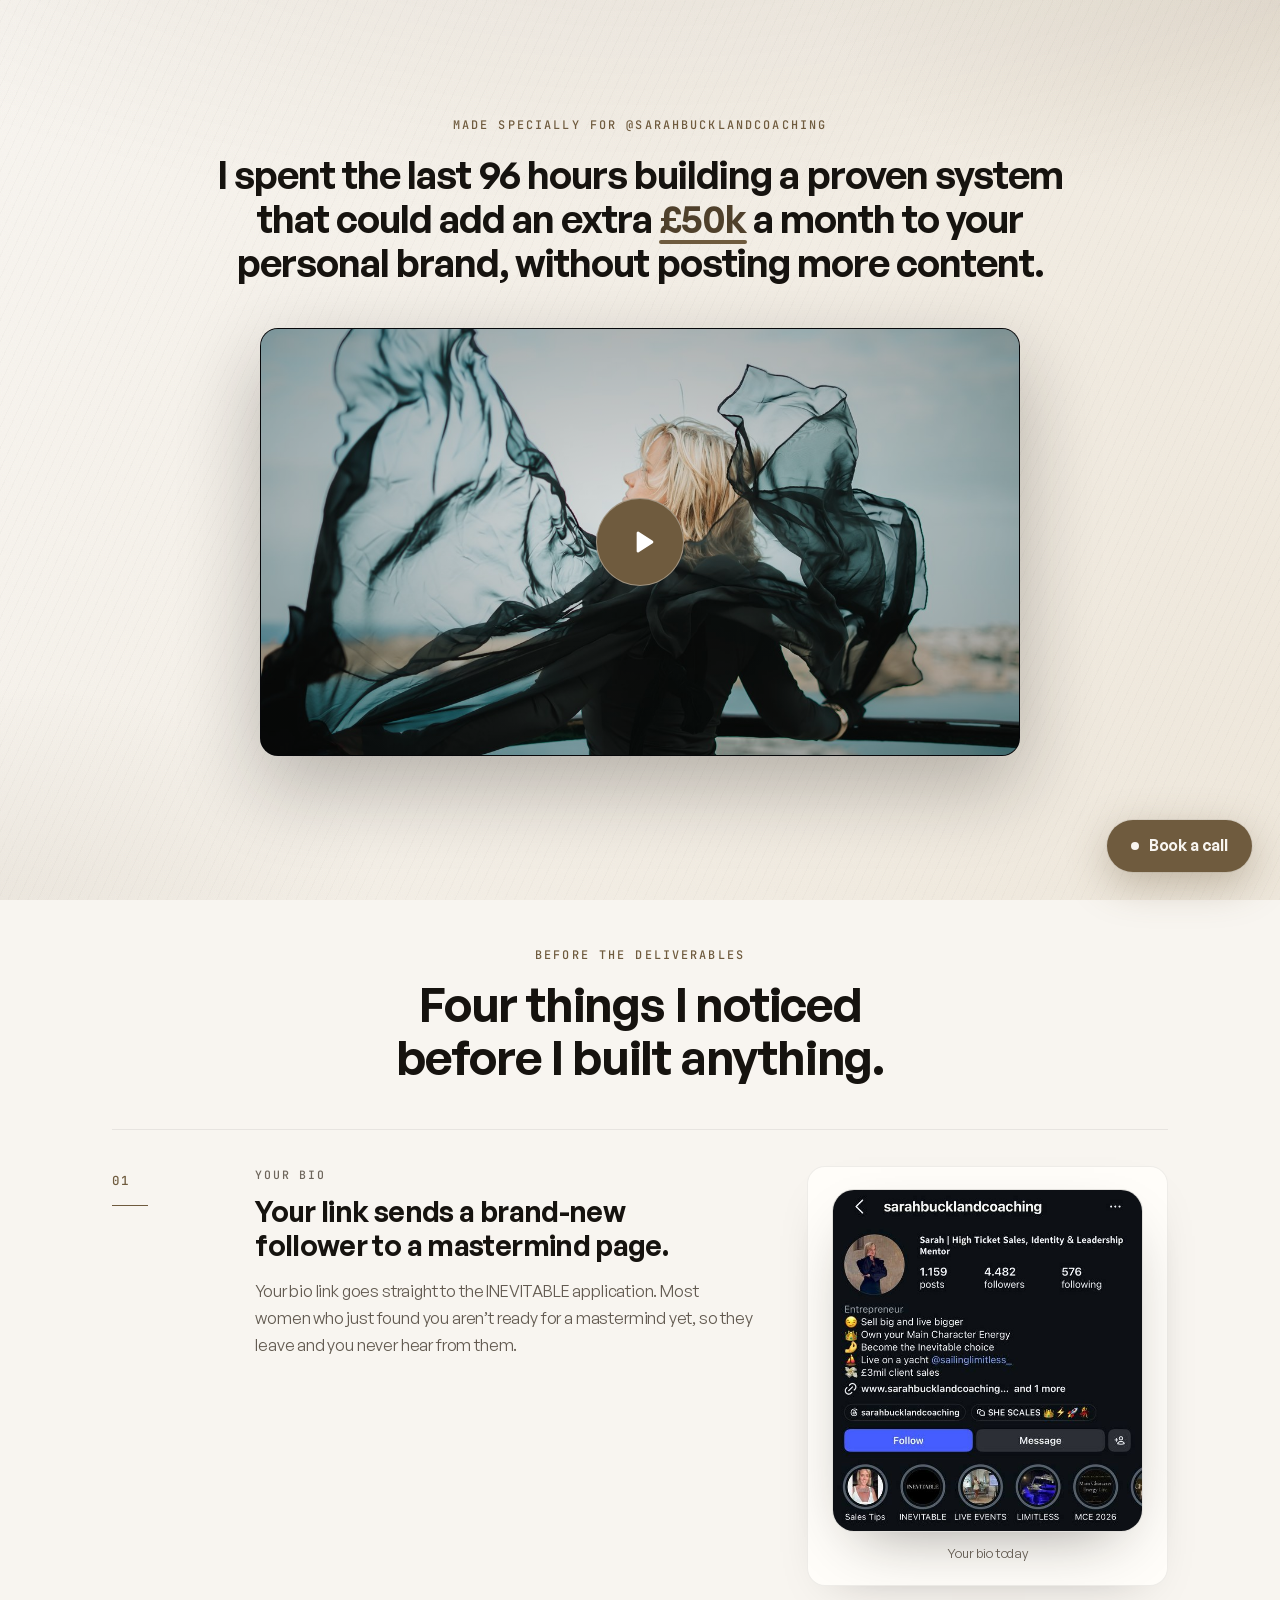
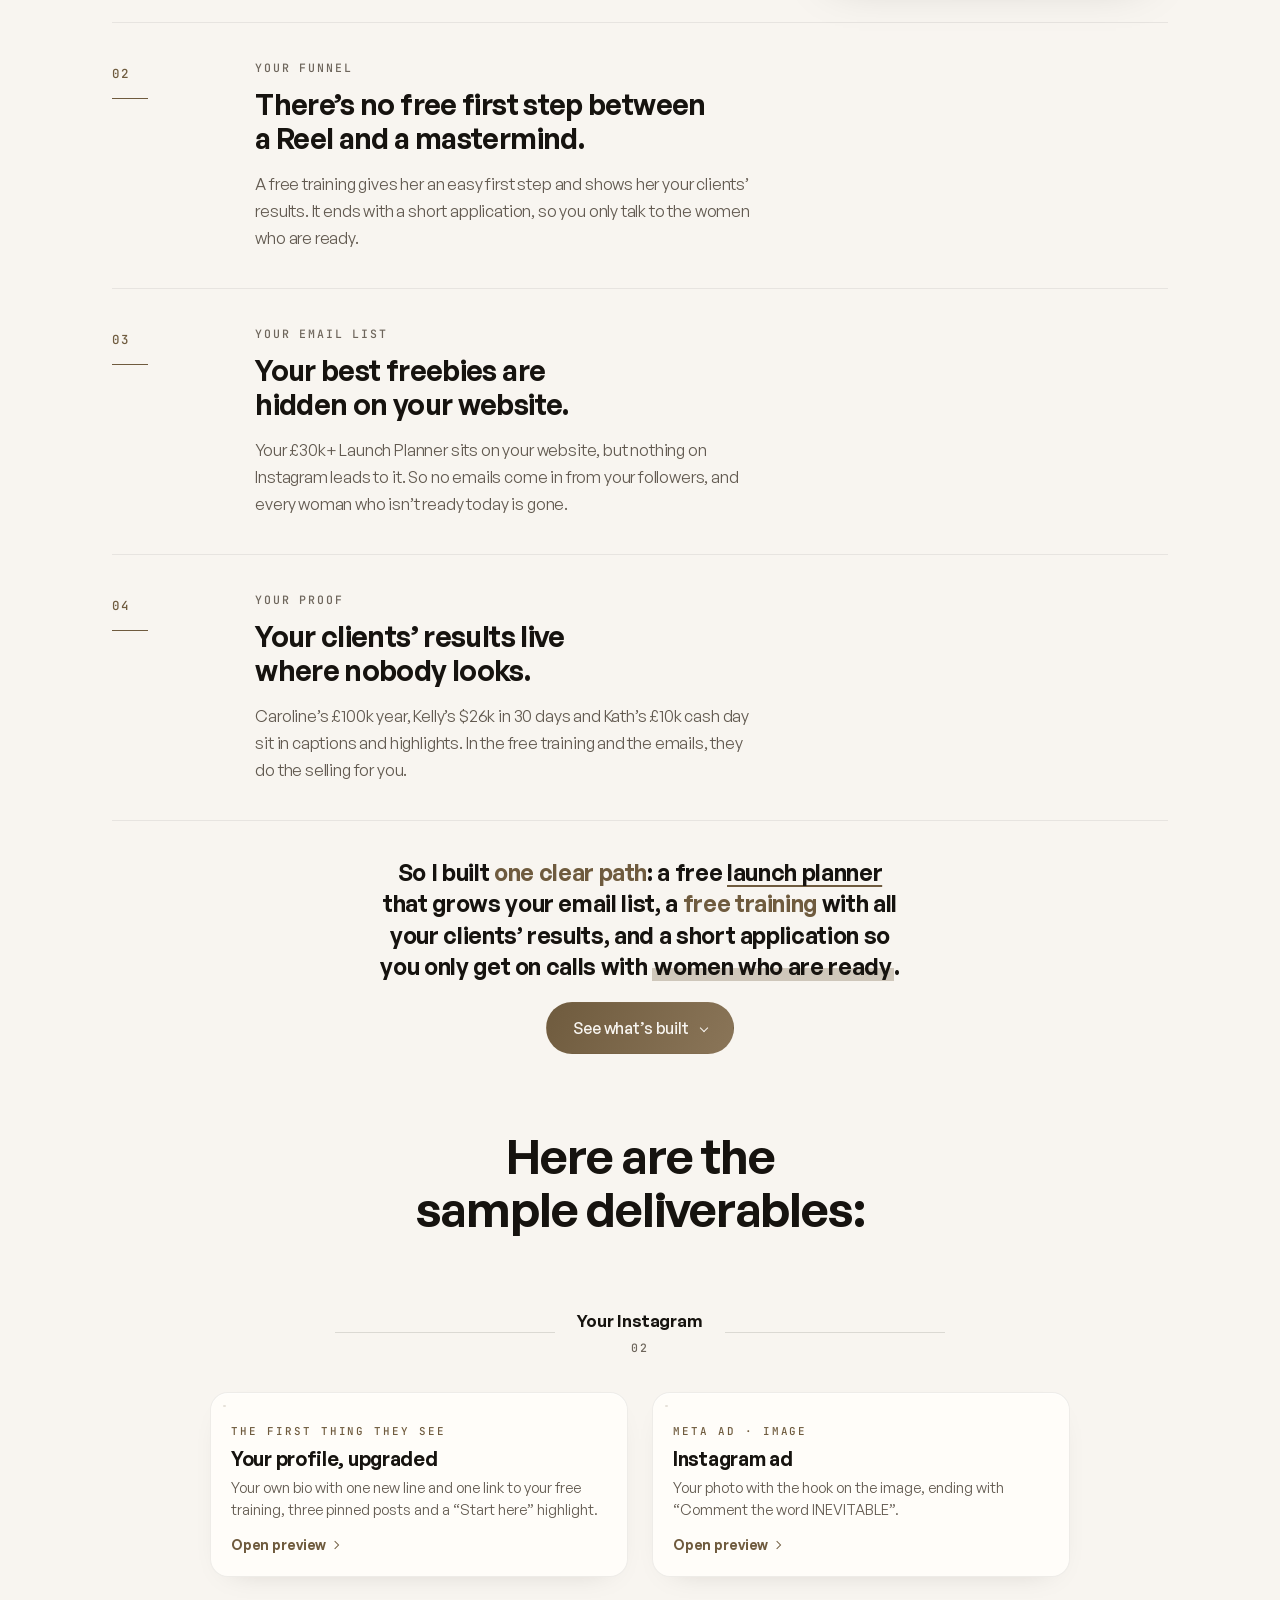
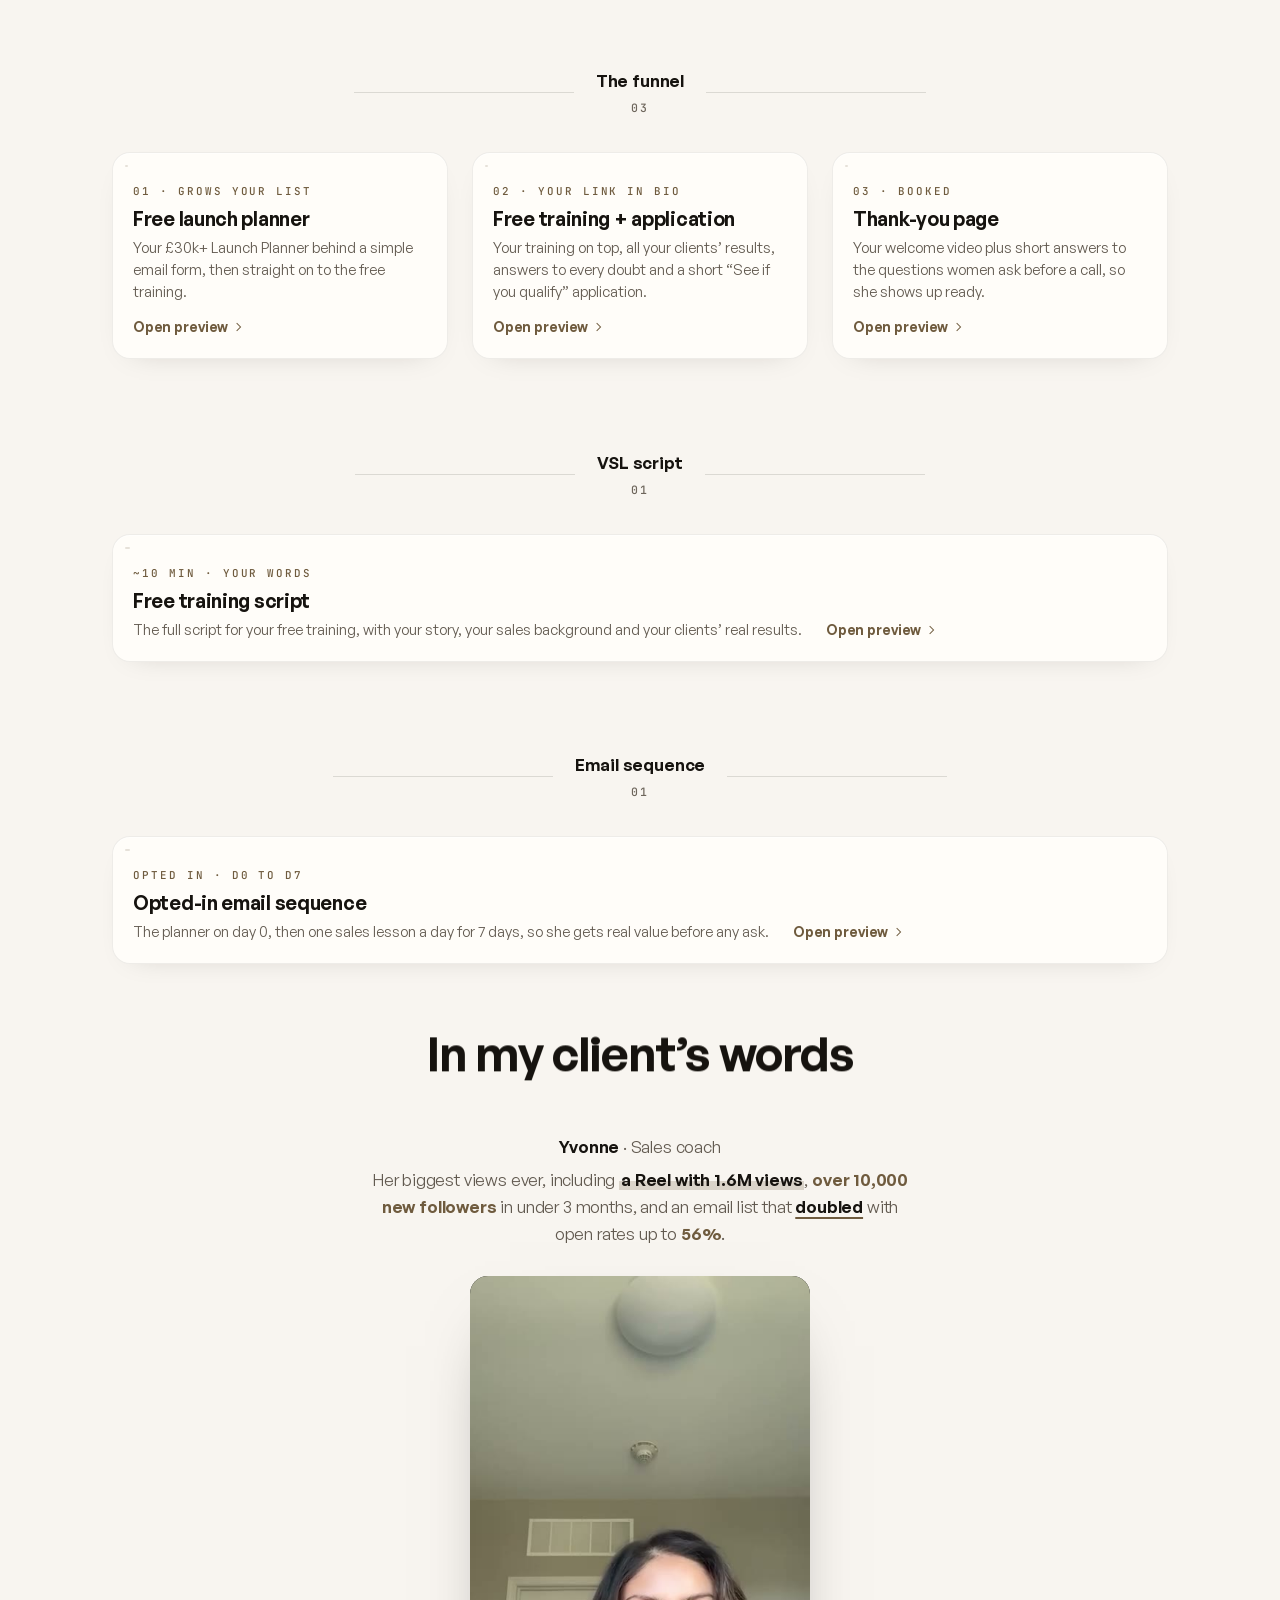
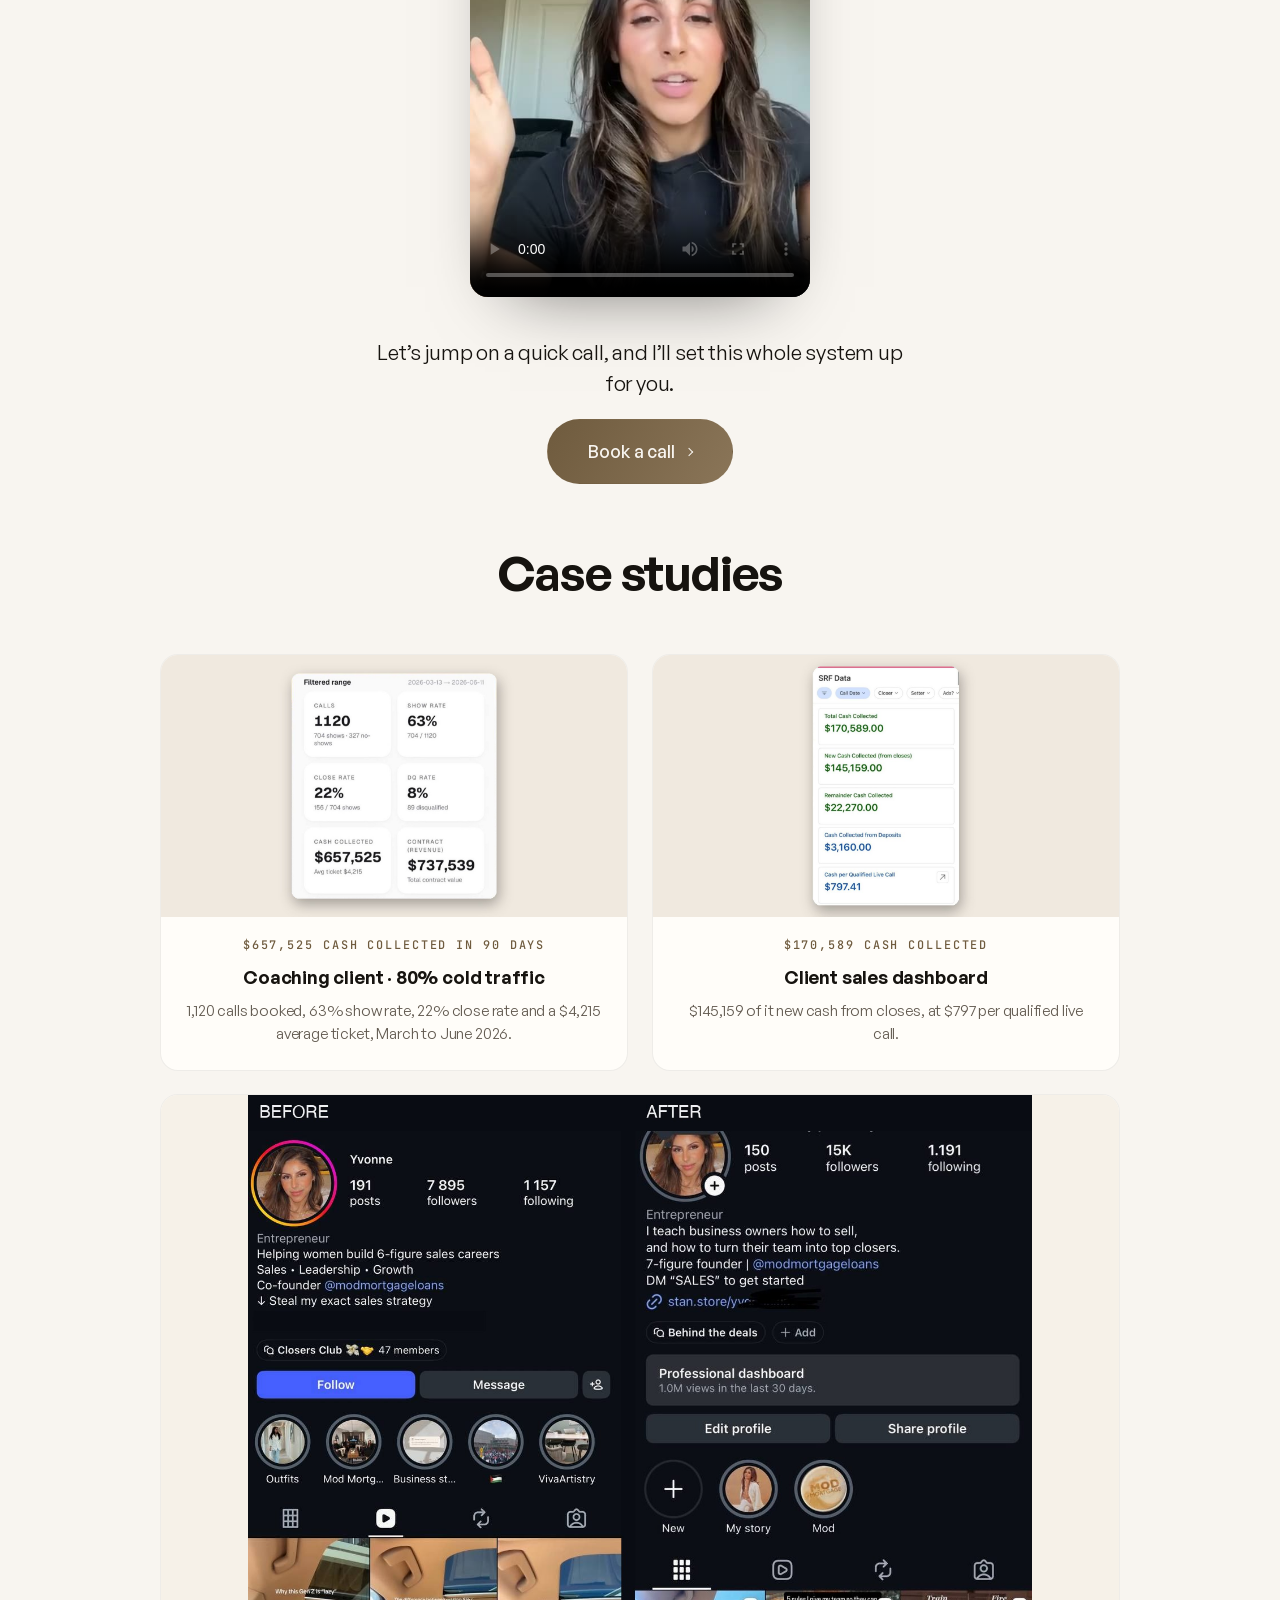
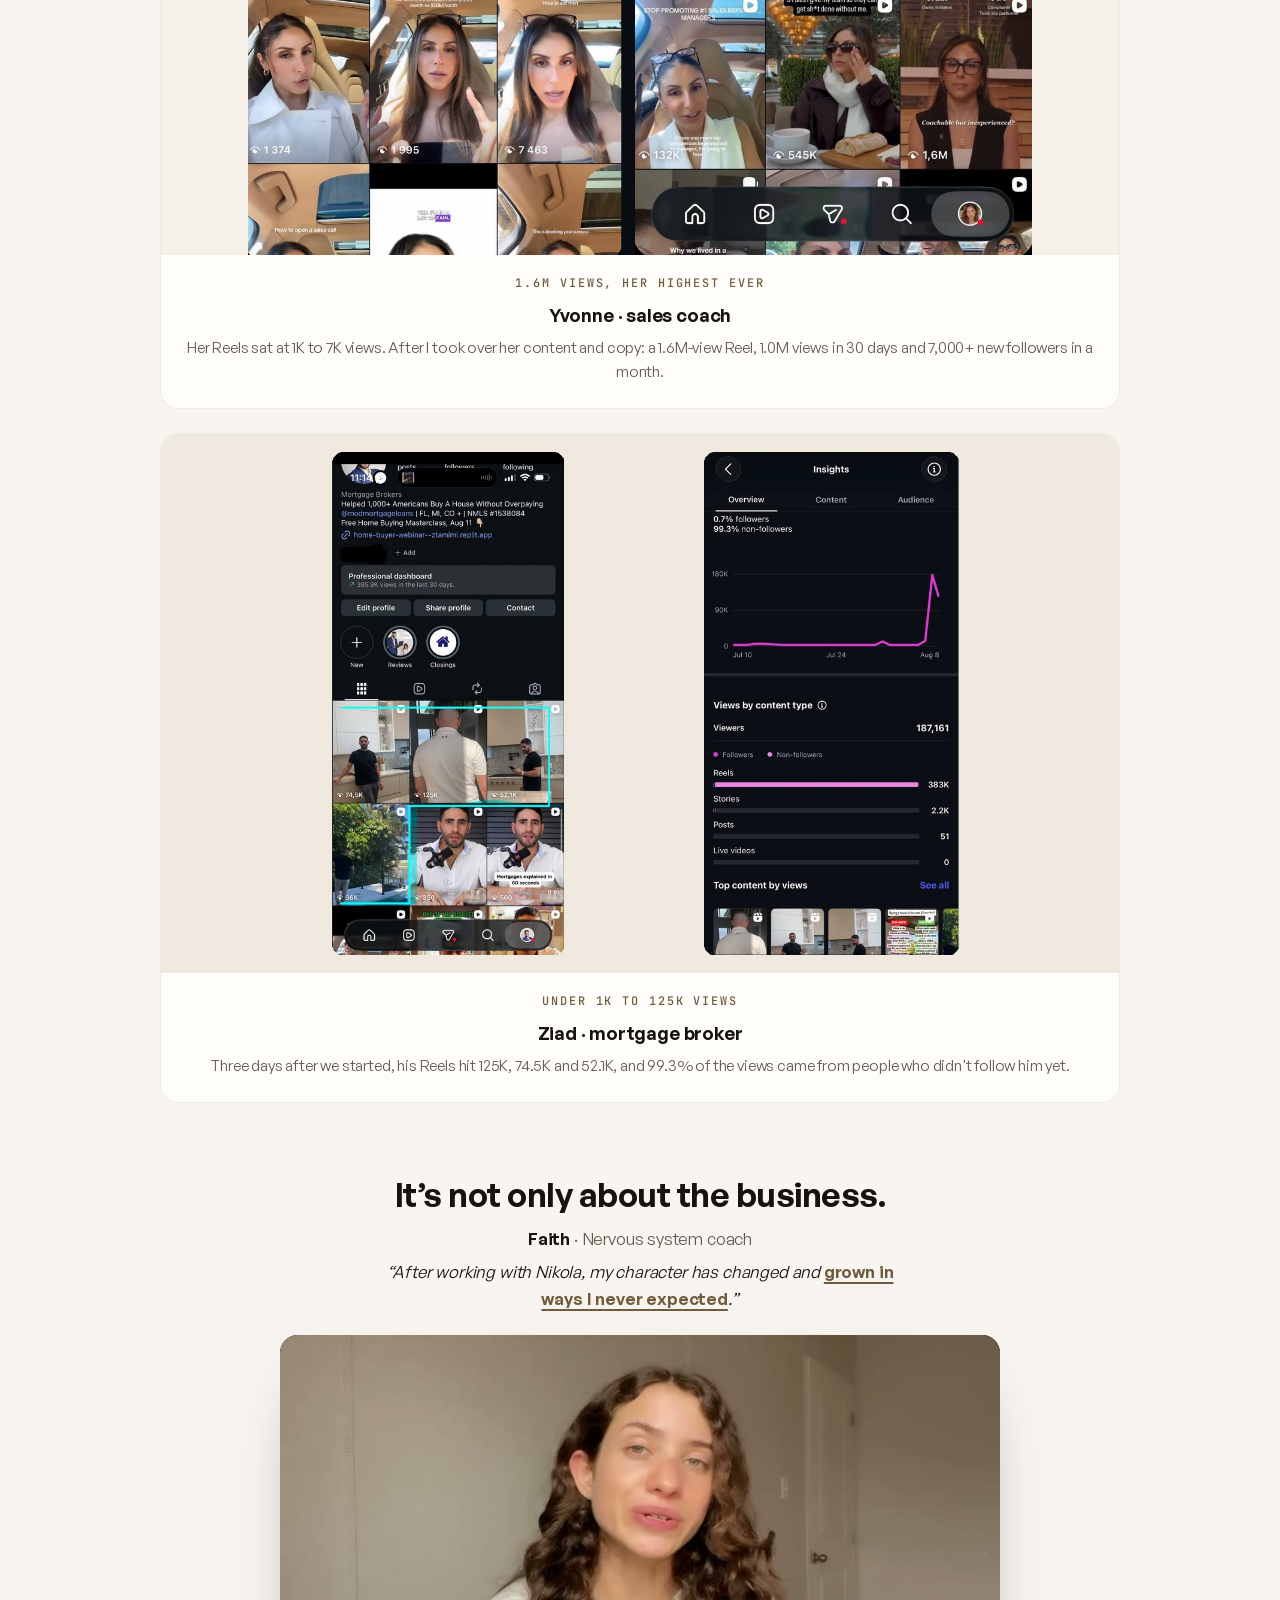
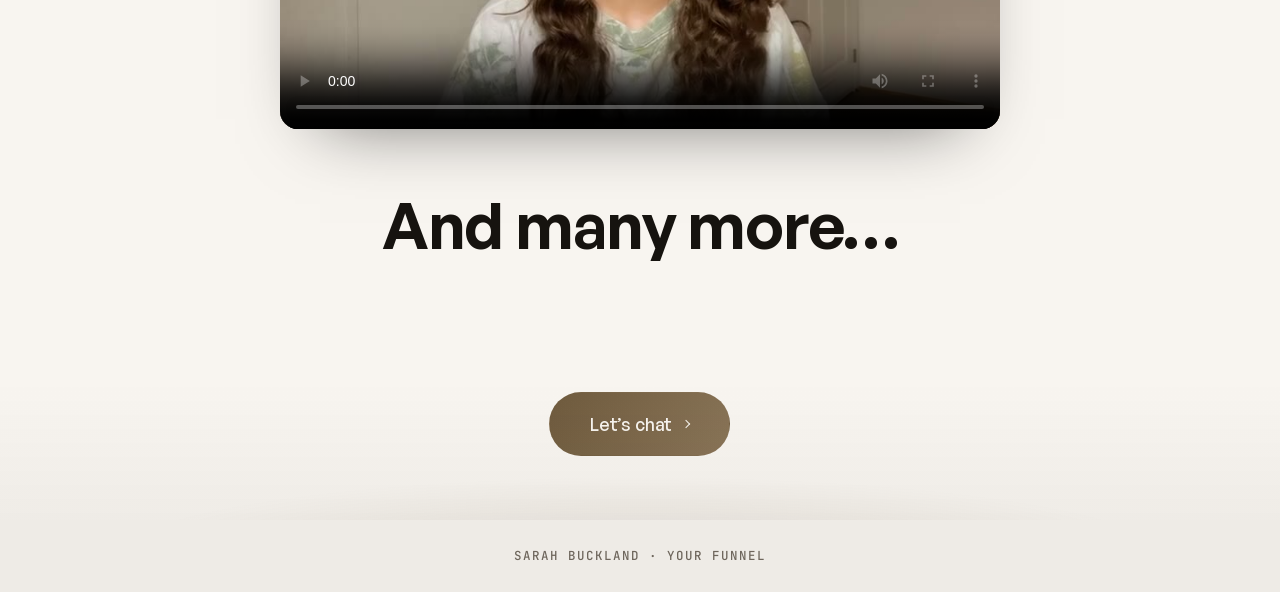
==== commit fea98906: "IG profile: keep her original bio, add one free-training CTA line Co-Authored-By: Claude Opus 5.5 <n" ====
--- a/index.html
+++ b/index.html
@@ -195,7 +195,7 @@
           <div class="grid grid--2">
             <button class="pcard reveal" data-title="Your profile, upgraded" data-embed="ig-profile/?v=s1">
               <span class="thumb"><span class="thumb__bar"><i></i><i></i><i></i><span class="thumb__url">today vs upgraded</span></span><img class="thumb__img" src="assets/img/igprofile-preview.jpg?v=s1" alt="Your profile, upgraded preview" loading="lazy" /></span>
-              <span class="pcard__body"><span><span class="pcard__kicker">The first thing they see</span><span class="pcard__title">Your profile, upgraded</span><span class="pcard__desc">One clear line on who you help, your real proof, one link to your free training, three pinned posts and a &ldquo;Start here&rdquo; highlight.</span></span><span class="pcard__link">Open preview <span class="arrow" aria-hidden="true"></span></span></span>
+              <span class="pcard__body"><span><span class="pcard__kicker">The first thing they see</span><span class="pcard__title">Your profile, upgraded</span><span class="pcard__desc">Your own bio with one new line and one link to your free training, three pinned posts and a &ldquo;Start here&rdquo; highlight.</span></span><span class="pcard__link">Open preview <span class="arrow" aria-hidden="true"></span></span></span>
             </button>
             <button class="pcard reveal" data-title="Instagram ad" data-embed="static-ad/?v=s1" data-noanim>
               <span class="thumb"><span class="thumb__bar"><i></i><i></i><i></i><span class="thumb__url">instagram.com/sarahbucklandcoaching</span></span><img class="thumb__img" src="assets/img/static-ad-preview.jpg?v=s1" alt="Instagram ad preview" loading="lazy" /></span>
